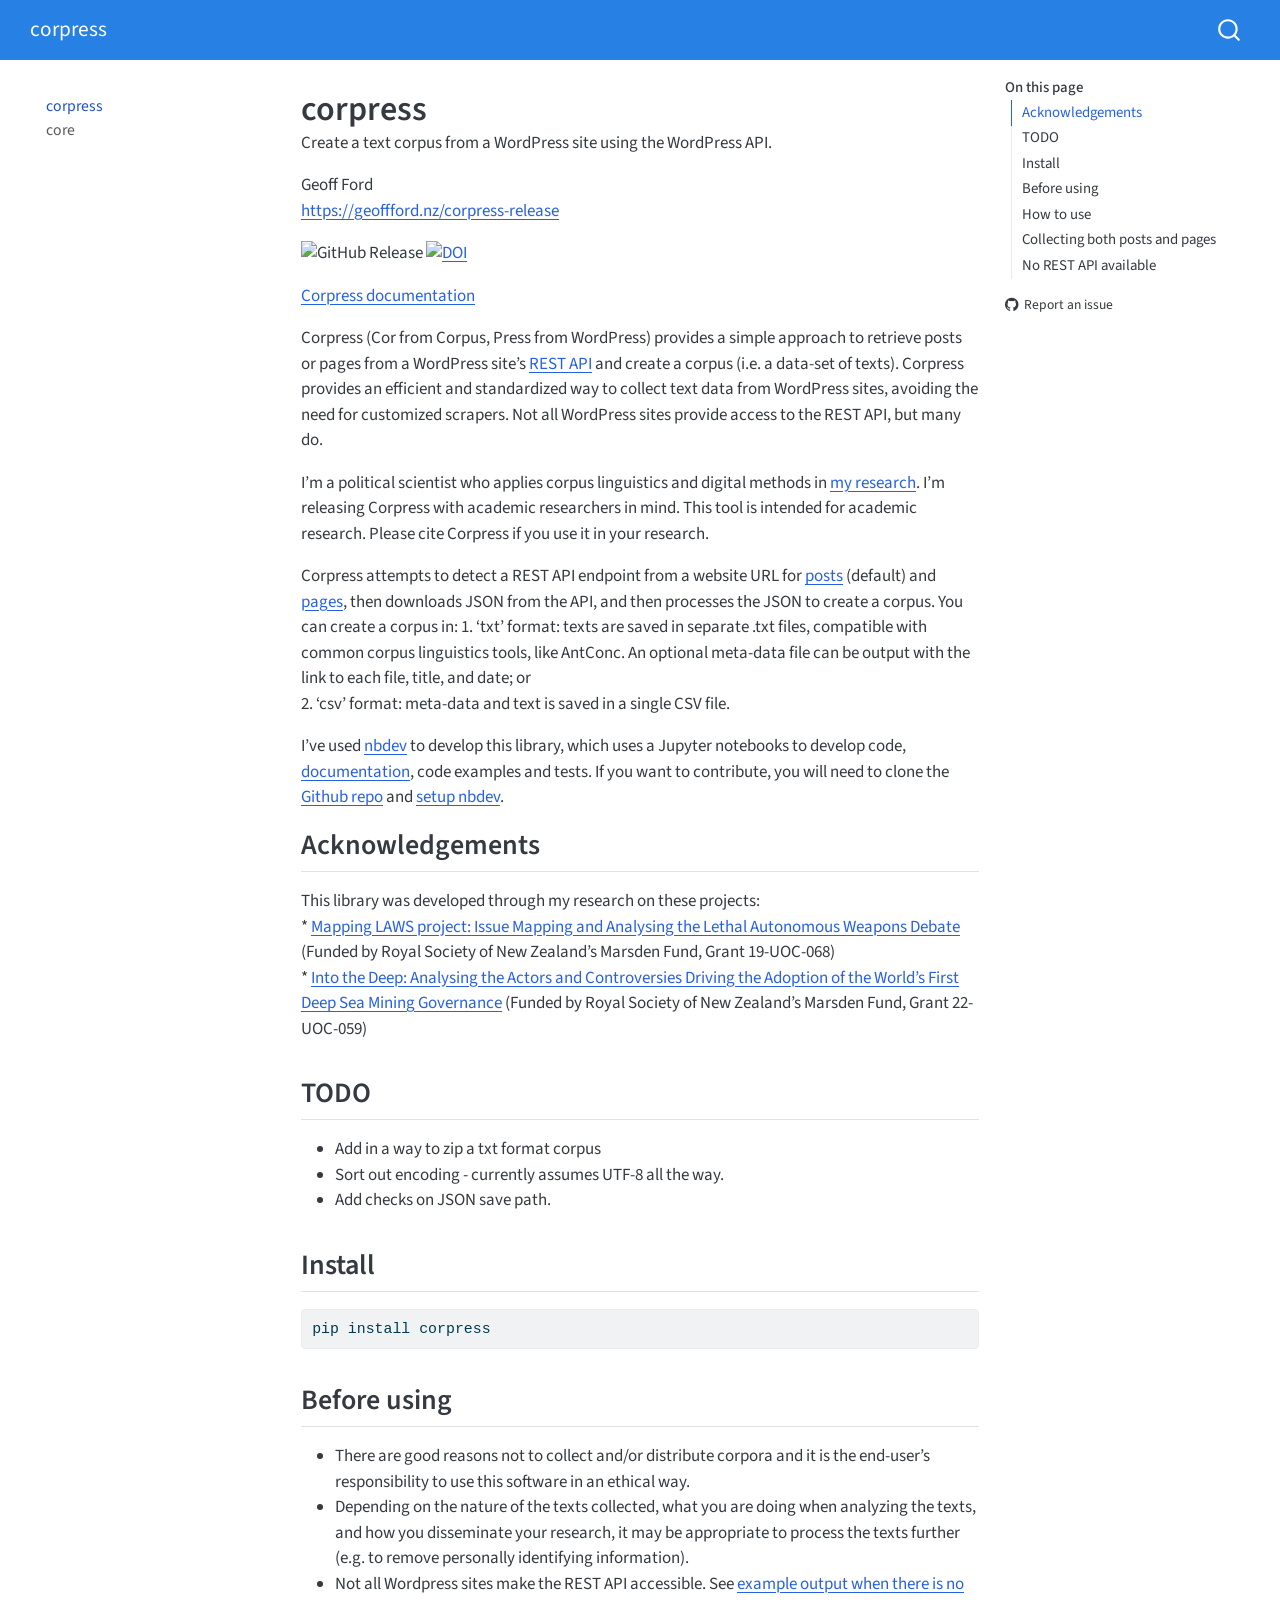
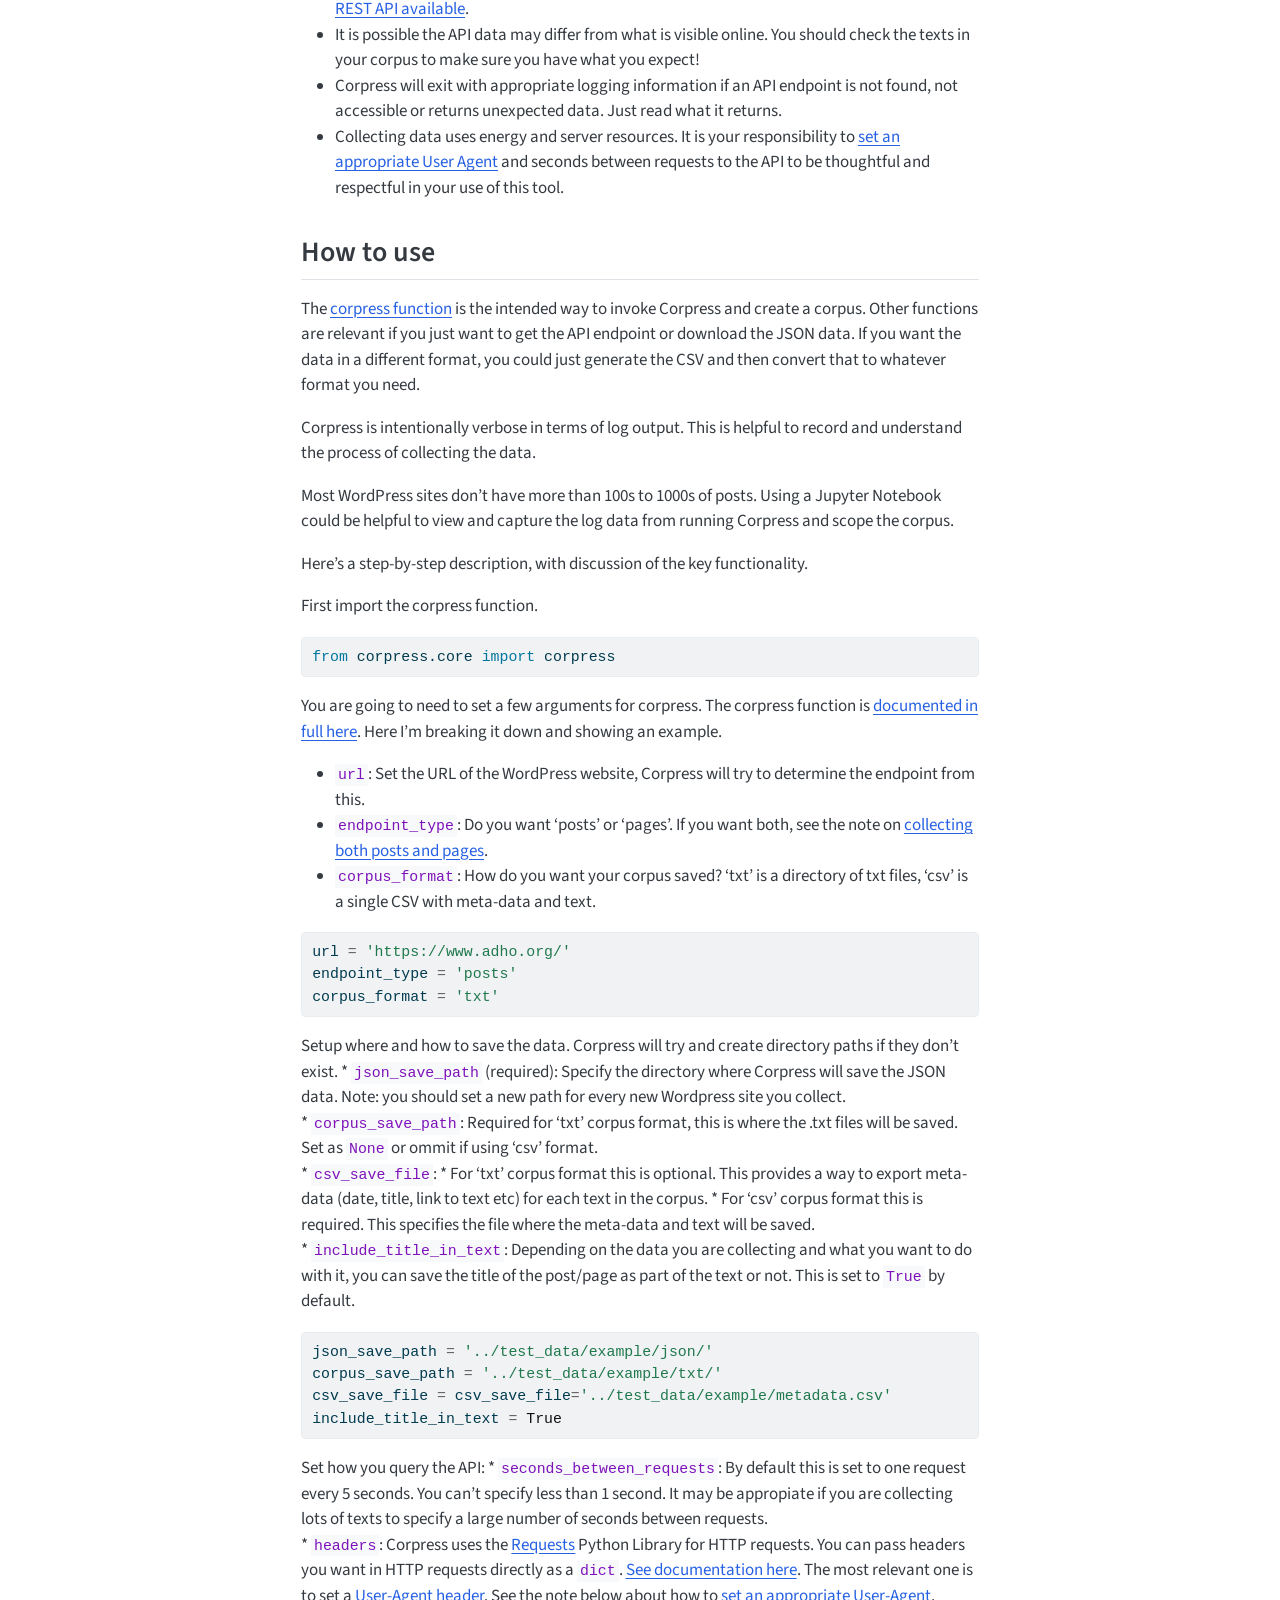
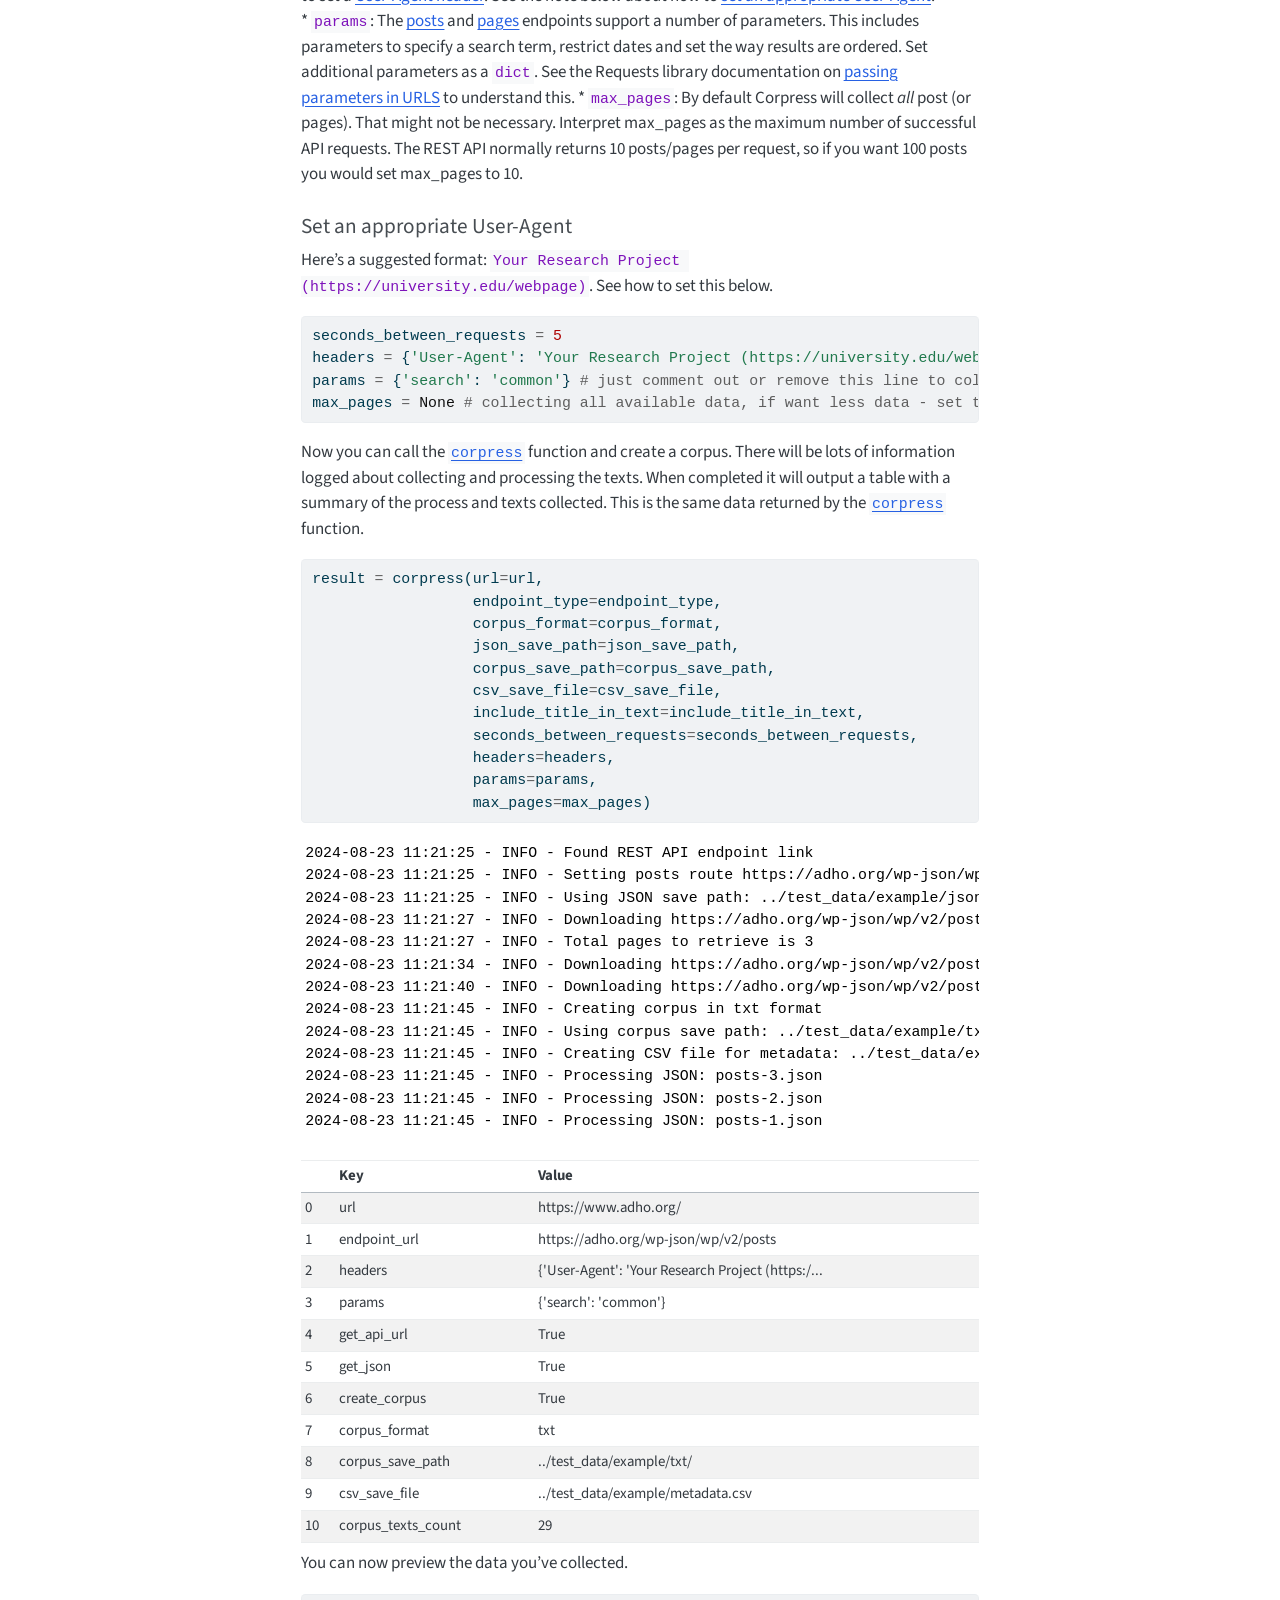
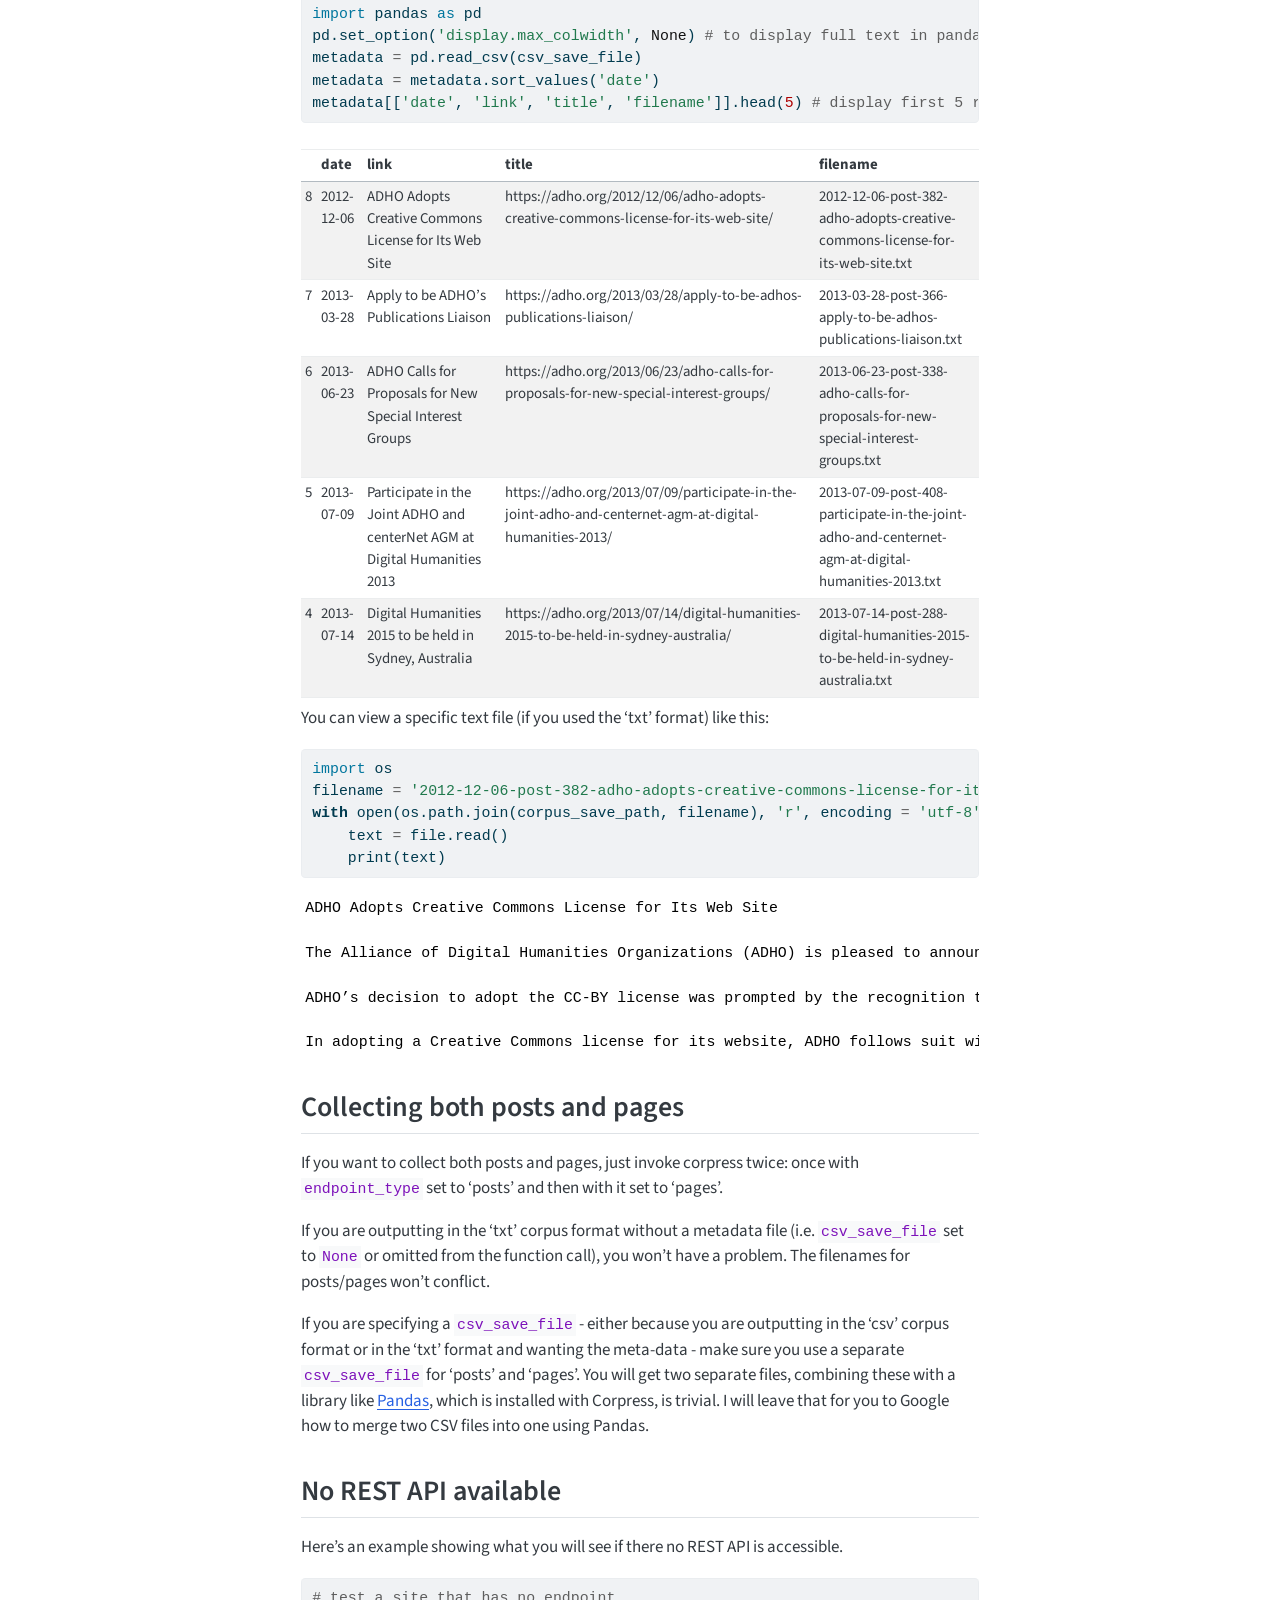
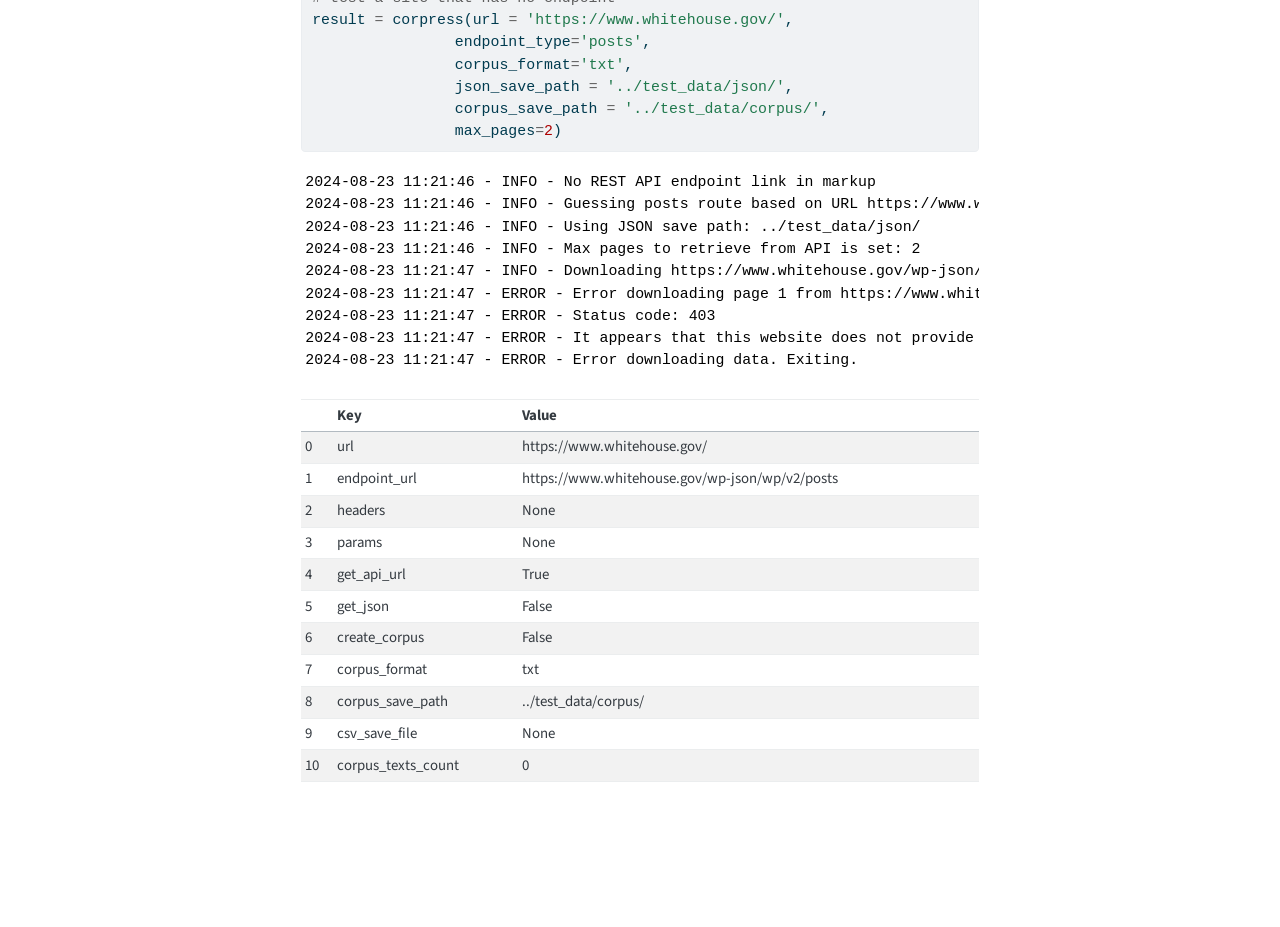
==== index.html @ 029fb757 "deploy: 4354752085d87fef4417bb4c1fadcc84f3c100c9" ====
<!DOCTYPE html>
<html xmlns="http://www.w3.org/1999/xhtml" lang="en" xml:lang="en"><head>

<meta charset="utf-8">
<meta name="generator" content="quarto-1.5.56">

<meta name="viewport" content="width=device-width, initial-scale=1.0, user-scalable=yes">

<meta name="description" content="Create a text corpus from a WordPress site using the WordPress API.">

<title>corpress</title>
<style>
code{white-space: pre-wrap;}
span.smallcaps{font-variant: small-caps;}
div.columns{display: flex; gap: min(4vw, 1.5em);}
div.column{flex: auto; overflow-x: auto;}
div.hanging-indent{margin-left: 1.5em; text-indent: -1.5em;}
ul.task-list{list-style: none;}
ul.task-list li input[type="checkbox"] {
  width: 0.8em;
  margin: 0 0.8em 0.2em -1em; /* quarto-specific, see https://github.com/quarto-dev/quarto-cli/issues/4556 */ 
  vertical-align: middle;
}
/* CSS for syntax highlighting */
pre > code.sourceCode { white-space: pre; position: relative; }
pre > code.sourceCode > span { line-height: 1.25; }
pre > code.sourceCode > span:empty { height: 1.2em; }
.sourceCode { overflow: visible; }
code.sourceCode > span { color: inherit; text-decoration: inherit; }
div.sourceCode { margin: 1em 0; }
pre.sourceCode { margin: 0; }
@media screen {
div.sourceCode { overflow: auto; }
}
@media print {
pre > code.sourceCode { white-space: pre-wrap; }
pre > code.sourceCode > span { display: inline-block; text-indent: -5em; padding-left: 5em; }
}
pre.numberSource code
  { counter-reset: source-line 0; }
pre.numberSource code > span
  { position: relative; left: -4em; counter-increment: source-line; }
pre.numberSource code > span > a:first-child::before
  { content: counter(source-line);
    position: relative; left: -1em; text-align: right; vertical-align: baseline;
    border: none; display: inline-block;
    -webkit-touch-callout: none; -webkit-user-select: none;
    -khtml-user-select: none; -moz-user-select: none;
    -ms-user-select: none; user-select: none;
    padding: 0 4px; width: 4em;
  }
pre.numberSource { margin-left: 3em;  padding-left: 4px; }
div.sourceCode
  {   }
@media screen {
pre > code.sourceCode > span > a:first-child::before { text-decoration: underline; }
}
</style>


<script src="https://cdnjs.cloudflare.com/ajax/libs/jquery/3.5.1/jquery.min.js" integrity="sha512-bLT0Qm9VnAYZDflyKcBaQ2gg0hSYNQrJ8RilYldYQ1FxQYoCLtUjuuRuZo+fjqhx/qtq/1itJ0C2ejDxltZVFg==" crossorigin="anonymous"></script><script src="site_libs/quarto-nav/quarto-nav.js"></script>
<script src="site_libs/quarto-nav/headroom.min.js"></script>
<script src="site_libs/clipboard/clipboard.min.js"></script>
<script src="site_libs/quarto-search/autocomplete.umd.js"></script>
<script src="site_libs/quarto-search/fuse.min.js"></script>
<script src="site_libs/quarto-search/quarto-search.js"></script>
<meta name="quarto:offset" content="./">
<script src="site_libs/quarto-html/quarto.js"></script>
<script src="site_libs/quarto-html/popper.min.js"></script>
<script src="site_libs/quarto-html/tippy.umd.min.js"></script>
<script src="site_libs/quarto-html/anchor.min.js"></script>
<link href="site_libs/quarto-html/tippy.css" rel="stylesheet">
<link href="site_libs/quarto-html/quarto-syntax-highlighting.css" rel="stylesheet" id="quarto-text-highlighting-styles">
<script src="site_libs/bootstrap/bootstrap.min.js"></script>
<link href="site_libs/bootstrap/bootstrap-icons.css" rel="stylesheet">
<link href="site_libs/bootstrap/bootstrap.min.css" rel="stylesheet" id="quarto-bootstrap" data-mode="light">
<script id="quarto-search-options" type="application/json">{
  "location": "navbar",
  "copy-button": false,
  "collapse-after": 3,
  "panel-placement": "end",
  "type": "overlay",
  "limit": 50,
  "keyboard-shortcut": [
    "f",
    "/",
    "s"
  ],
  "show-item-context": false,
  "language": {
    "search-no-results-text": "No results",
    "search-matching-documents-text": "matching documents",
    "search-copy-link-title": "Copy link to search",
    "search-hide-matches-text": "Hide additional matches",
    "search-more-match-text": "more match in this document",
    "search-more-matches-text": "more matches in this document",
    "search-clear-button-title": "Clear",
    "search-text-placeholder": "",
    "search-detached-cancel-button-title": "Cancel",
    "search-submit-button-title": "Submit",
    "search-label": "Search"
  }
}</script>
<script src="https://cdnjs.cloudflare.com/ajax/libs/require.js/2.3.6/require.min.js" integrity="sha512-c3Nl8+7g4LMSTdrm621y7kf9v3SDPnhxLNhcjFJbKECVnmZHTdo+IRO05sNLTH/D3vA6u1X32ehoLC7WFVdheg==" crossorigin="anonymous"></script>

<script type="application/javascript">define('jquery', [],function() {return window.jQuery;})</script>


<link rel="stylesheet" href="styles.css">
<meta property="og:title" content="corpress">
<meta property="og:description" content="Create a text corpus from a WordPress site using the WordPress API.">
<meta property="og:site_name" content="corpress">
<meta name="twitter:title" content="corpress">
<meta name="twitter:description" content="Create a text corpus from a WordPress site using the WordPress API.">
<meta name="twitter:card" content="summary">
</head>

<body class="nav-sidebar floating nav-fixed">

<div id="quarto-search-results"></div>
  <header id="quarto-header" class="headroom fixed-top">
    <nav class="navbar navbar-expand-lg " data-bs-theme="dark">
      <div class="navbar-container container-fluid">
      <div class="navbar-brand-container mx-auto">
    <a class="navbar-brand" href="./index.html">
    <span class="navbar-title">corpress</span>
    </a>
  </div>
        <div class="quarto-navbar-tools tools-end">
</div>
          <div id="quarto-search" class="" title="Search"></div>
      </div> <!-- /container-fluid -->
    </nav>
  <nav class="quarto-secondary-nav">
    <div class="container-fluid d-flex">
      <button type="button" class="quarto-btn-toggle btn" data-bs-toggle="collapse" role="button" data-bs-target=".quarto-sidebar-collapse-item" aria-controls="quarto-sidebar" aria-expanded="false" aria-label="Toggle sidebar navigation" onclick="if (window.quartoToggleHeadroom) { window.quartoToggleHeadroom(); }">
        <i class="bi bi-layout-text-sidebar-reverse"></i>
      </button>
        <nav class="quarto-page-breadcrumbs" aria-label="breadcrumb"><ol class="breadcrumb"><li class="breadcrumb-item"><a href="./index.html">corpress</a></li></ol></nav>
        <a class="flex-grow-1" role="navigation" data-bs-toggle="collapse" data-bs-target=".quarto-sidebar-collapse-item" aria-controls="quarto-sidebar" aria-expanded="false" aria-label="Toggle sidebar navigation" onclick="if (window.quartoToggleHeadroom) { window.quartoToggleHeadroom(); }">      
        </a>
    </div>
  </nav>
</header>
<!-- content -->
<div id="quarto-content" class="quarto-container page-columns page-rows-contents page-layout-article page-navbar">
<!-- sidebar -->
  <nav id="quarto-sidebar" class="sidebar collapse collapse-horizontal quarto-sidebar-collapse-item sidebar-navigation floating overflow-auto">
    <div class="sidebar-menu-container"> 
    <ul class="list-unstyled mt-1">
        <li class="sidebar-item">
  <div class="sidebar-item-container"> 
  <a href="./index.html" class="sidebar-item-text sidebar-link active">
 <span class="menu-text">corpress</span></a>
  </div>
</li>
        <li class="sidebar-item">
  <div class="sidebar-item-container"> 
  <a href="./core.html" class="sidebar-item-text sidebar-link">
 <span class="menu-text">core</span></a>
  </div>
</li>
    </ul>
    </div>
</nav>
<div id="quarto-sidebar-glass" class="quarto-sidebar-collapse-item" data-bs-toggle="collapse" data-bs-target=".quarto-sidebar-collapse-item"></div>
<!-- margin-sidebar -->
    <div id="quarto-margin-sidebar" class="sidebar margin-sidebar">
        <nav id="TOC" role="doc-toc" class="toc-active">
    <h2 id="toc-title">On this page</h2>
   
  <ul>
  <li><a href="#acknowledgements" id="toc-acknowledgements" class="nav-link active" data-scroll-target="#acknowledgements">Acknowledgements</a></li>
  <li><a href="#todo" id="toc-todo" class="nav-link" data-scroll-target="#todo">TODO</a></li>
  <li><a href="#install" id="toc-install" class="nav-link" data-scroll-target="#install">Install</a></li>
  <li><a href="#before-using" id="toc-before-using" class="nav-link" data-scroll-target="#before-using">Before using</a></li>
  <li><a href="#how-to-use" id="toc-how-to-use" class="nav-link" data-scroll-target="#how-to-use">How to use</a></li>
  <li><a href="#collecting-both-posts-and-pages" id="toc-collecting-both-posts-and-pages" class="nav-link" data-scroll-target="#collecting-both-posts-and-pages">Collecting both posts and pages</a></li>
  <li><a href="#no-rest-api-available" id="toc-no-rest-api-available" class="nav-link" data-scroll-target="#no-rest-api-available">No REST API available</a></li>
  </ul>
<div class="toc-actions"><ul><li><a href="https://github.com/polsci/corpress/issues/new" class="toc-action"><i class="bi bi-github"></i>Report an issue</a></li></ul></div></nav>
    </div>
<!-- main -->
<main class="content" id="quarto-document-content">

<header id="title-block-header" class="quarto-title-block default">
<div class="quarto-title">
<h1 class="title">corpress</h1>
</div>

<div>
  <div class="description">
    Create a text corpus from a WordPress site using the WordPress API.
  </div>
</div>


<div class="quarto-title-meta">

    
  
    
  </div>
  


</header>


<!-- WARNING: THIS FILE WAS AUTOGENERATED! DO NOT EDIT! -->
<p>Geoff Ford<br>
<a href="https://geoffford.nz/corpress-release">https://geoffford.nz/corpress-release</a></p>
<p><img src="https://img.shields.io/github/v/release/polsci/corpress.png" class="img-fluid" alt="GitHub Release"> <a href="https://zenodo.org/doi/10.5281/zenodo.13364642"><img src="https://zenodo.org/badge/844819254.svg" class="img-fluid" alt="DOI"></a></p>
<p><a href="https://geoffford.nz/corpress">Corpress documentation</a></p>
<p>Corpress (Cor from Corpus, Press from WordPress) provides a simple approach to retrieve posts or pages from a WordPress site’s <a href="https://developer.wordpress.org/rest-api/">REST API</a> and create a corpus (i.e.&nbsp;a data-set of texts). Corpress provides an efficient and standardized way to collect text data from WordPress sites, avoiding the need for customized scrapers. Not all WordPress sites provide access to the REST API, but many do.</p>
<p>I’m a political scientist who applies corpus linguistics and digital methods in <a href="https://geoffford.nz">my research</a>. I’m releasing Corpress with academic researchers in mind. This tool is intended for academic research. Please cite Corpress if you use it in your research.</p>
<p>Corpress attempts to detect a REST API endpoint from a website URL for <a href="https://developer.wordpress.org/rest-api/reference/posts/#list-posts">posts</a> (default) and <a href="https://developer.wordpress.org/rest-api/reference/pages/#list-pages">pages</a>, then downloads JSON from the API, and then processes the JSON to create a corpus. You can create a corpus in: 1. ‘txt’ format: texts are saved in separate .txt files, compatible with common corpus linguistics tools, like AntConc. An optional meta-data file can be output with the link to each file, title, and date; or<br>
2. ‘csv’ format: meta-data and text is saved in a single CSV file.</p>
<p>I’ve used <a href="https://nbdev.fast.ai/">nbdev</a> to develop this library, which uses a Jupyter notebooks to develop code, <a href="https://geoffford.nz/corpress">documentation</a>, code examples and tests. If you want to contribute, you will need to clone the <a href="https://github.com/polsci/corpress">Github repo</a> and <a href="https://nbdev.fast.ai/getting_started.html">setup nbdev</a>.</p>
<section id="acknowledgements" class="level2">
<h2 class="anchored" data-anchor-id="acknowledgements">Acknowledgements</h2>
<p>This library was developed through my research on these projects:<br>
* <a href="https://mappinglaws.net/">Mapping LAWS project: Issue Mapping and Analysing the Lethal Autonomous Weapons Debate</a> (Funded by Royal Society of New Zealand’s Marsden Fund, Grant 19-UOC-068)<br>
* <a href="https://miningthesea.net/">Into the Deep: Analysing the Actors and Controversies Driving the Adoption of the World’s First Deep Sea Mining Governance</a> (Funded by Royal Society of New Zealand’s Marsden Fund, Grant 22-UOC-059)</p>
</section>
<section id="todo" class="level2">
<h2 class="anchored" data-anchor-id="todo">TODO</h2>
<ul>
<li>Add in a way to zip a txt format corpus</li>
<li>Sort out encoding - currently assumes UTF-8 all the way.</li>
<li>Add checks on JSON save path.</li>
</ul>
</section>
<section id="install" class="level2">
<h2 class="anchored" data-anchor-id="install">Install</h2>
<div class="sourceCode" id="cb1"><pre class="sourceCode sh code-with-copy"><code class="sourceCode bash"><span id="cb1-1"><a href="#cb1-1" aria-hidden="true" tabindex="-1"></a><span class="ex">pip</span> install corpress</span></code><button title="Copy to Clipboard" class="code-copy-button"><i class="bi"></i></button></pre></div>
</section>
<section id="before-using" class="level2">
<h2 class="anchored" data-anchor-id="before-using">Before using</h2>
<ul>
<li>There are good reasons not to collect and/or distribute corpora and it is the end-user’s responsibility to use this software in an ethical way.<br>
</li>
<li>Depending on the nature of the texts collected, what you are doing when analyzing the texts, and how you disseminate your research, it may be appropriate to process the texts further (e.g.&nbsp;to remove personally identifying information).<br>
</li>
<li>Not all Wordpress sites make the REST API accessible. See <a href="#no-rest-api-available">example output when there is no REST API available</a>.</li>
<li>It is possible the API data may differ from what is visible online. You should check the texts in your corpus to make sure you have what you expect!</li>
<li>Corpress will exit with appropriate logging information if an API endpoint is not found, not accessible or returns unexpected data. Just read what it returns.<br>
</li>
<li>Collecting data uses energy and server resources. It is your responsibility to <a href="#set-an-appropriate-user-agent">set an appropriate User Agent</a> and seconds between requests to the API to be thoughtful and respectful in your use of this tool.</li>
</ul>
</section>
<section id="how-to-use" class="level2">
<h2 class="anchored" data-anchor-id="how-to-use">How to use</h2>
<p>The <a href="https://geoffford.nz/corpress/core#corpress">corpress function</a> is the intended way to invoke Corpress and create a corpus. Other functions are relevant if you just want to get the API endpoint or download the JSON data. If you want the data in a different format, you could just generate the CSV and then convert that to whatever format you need.</p>
<p>Corpress is intentionally verbose in terms of log output. This is helpful to record and understand the process of collecting the data.</p>
<p>Most WordPress sites don’t have more than 100s to 1000s of posts. Using a Jupyter Notebook could be helpful to view and capture the log data from running Corpress and scope the corpus.</p>
<p>Here’s a step-by-step description, with discussion of the key functionality.</p>
<p>First import the corpress function.</p>
<div id="cell-11" class="cell" data-execution_count="3">
<div class="sourceCode cell-code" id="cb2"><pre class="sourceCode python code-with-copy"><code class="sourceCode python"><span id="cb2-1"><a href="#cb2-1" aria-hidden="true" tabindex="-1"></a><span class="im">from</span> corpress.core <span class="im">import</span> corpress</span></code><button title="Copy to Clipboard" class="code-copy-button"><i class="bi"></i></button></pre></div>
</div>
<p>You are going to need to set a few arguments for corpress. The corpress function is <a href="https://geoffford.nz/corpress/core#corpress">documented in full here</a>. Here I’m breaking it down and showing an example.</p>
<ul>
<li><code>url</code>: Set the URL of the WordPress website, Corpress will try to determine the endpoint from this.<br>
</li>
<li><code>endpoint_type</code>: Do you want ‘posts’ or ‘pages’. If you want both, see the note on <a href="#collecting-both-posts-and-pages">collecting both posts and pages</a>.<br>
</li>
<li><code>corpus_format</code>: How do you want your corpus saved? ‘txt’ is a directory of txt files, ‘csv’ is a single CSV with meta-data and text.</li>
</ul>
<div id="cell-13" class="cell" data-execution_count="4">
<div class="sourceCode cell-code" id="cb3"><pre class="sourceCode python code-with-copy"><code class="sourceCode python"><span id="cb3-1"><a href="#cb3-1" aria-hidden="true" tabindex="-1"></a>url <span class="op">=</span> <span class="st">'https://www.adho.org/'</span></span>
<span id="cb3-2"><a href="#cb3-2" aria-hidden="true" tabindex="-1"></a>endpoint_type <span class="op">=</span> <span class="st">'posts'</span></span>
<span id="cb3-3"><a href="#cb3-3" aria-hidden="true" tabindex="-1"></a>corpus_format <span class="op">=</span> <span class="st">'txt'</span></span></code><button title="Copy to Clipboard" class="code-copy-button"><i class="bi"></i></button></pre></div>
</div>
<p>Setup where and how to save the data. Corpress will try and create directory paths if they don’t exist. * <code>json_save_path</code> (required): Specify the directory where Corpress will save the JSON data. Note: you should set a new path for every new Wordpress site you collect.<br>
* <code>corpus_save_path</code>: Required for ‘txt’ corpus format, this is where the .txt files will be saved. Set as <code>None</code> or ommit if using ‘csv’ format.<br>
* <code>csv_save_file</code>: * For ‘txt’ corpus format this is optional. This provides a way to export meta-data (date, title, link to text etc) for each text in the corpus. * For ‘csv’ corpus format this is required. This specifies the file where the meta-data and text will be saved.<br>
* <code>include_title_in_text</code>: Depending on the data you are collecting and what you want to do with it, you can save the title of the post/page as part of the text or not. This is set to <code>True</code> by default.</p>
<div id="cell-15" class="cell" data-execution_count="5">
<div class="sourceCode cell-code" id="cb4"><pre class="sourceCode python code-with-copy"><code class="sourceCode python"><span id="cb4-1"><a href="#cb4-1" aria-hidden="true" tabindex="-1"></a>json_save_path <span class="op">=</span> <span class="st">'../test_data/example/json/'</span></span>
<span id="cb4-2"><a href="#cb4-2" aria-hidden="true" tabindex="-1"></a>corpus_save_path <span class="op">=</span> <span class="st">'../test_data/example/txt/'</span></span>
<span id="cb4-3"><a href="#cb4-3" aria-hidden="true" tabindex="-1"></a>csv_save_file <span class="op">=</span> csv_save_file<span class="op">=</span><span class="st">'../test_data/example/metadata.csv'</span></span>
<span id="cb4-4"><a href="#cb4-4" aria-hidden="true" tabindex="-1"></a>include_title_in_text <span class="op">=</span> <span class="va">True</span></span></code><button title="Copy to Clipboard" class="code-copy-button"><i class="bi"></i></button></pre></div>
</div>
<p>Set how you query the API: * <code>seconds_between_requests</code>: By default this is set to one request every 5 seconds. You can’t specify less than 1 second. It may be appropiate if you are collecting lots of texts to specify a large number of seconds between requests.<br>
* <code>headers</code>: Corpress uses the <a href="https://requests.readthedocs.io/en/latest/">Requests</a> Python Library for HTTP requests. You can pass headers you want in HTTP requests directly as a <code>dict</code>. <a href="https://requests.readthedocs.io/en/latest/user/quickstart/#custom-headers">See documentation here</a>. The most relevant one is to set a <a href="https://en.wikipedia.org/wiki/User-Agent_header">User-Agent header</a>. See the note below about how to <a href="#set-an-appropriate-user-agent">set an appropriate User-Agent</a>.<br>
* <code>params</code>: The <a href="https://developer.wordpress.org/rest-api/reference/posts/#list-posts">posts</a> and <a href="https://developer.wordpress.org/rest-api/reference/pages/#list-pages">pages</a> endpoints support a number of parameters. This includes parameters to specify a search term, restrict dates and set the way results are ordered. Set additional parameters as a <code>dict</code>. See the Requests library documentation on <a href="https://requests.readthedocs.io/en/latest/user/quickstart/#passing-parameters-in-urls">passing parameters in URLS</a> to understand this. * <code>max_pages</code>: By default Corpress will collect <em>all</em> post (or pages). That might not be necessary. Interpret max_pages as the maximum number of successful API requests. The REST API normally returns 10 posts/pages per request, so if you want 100 posts you would set max_pages to 10.</p>
<section id="set-an-appropriate-user-agent" class="level4">
<h4 class="anchored" data-anchor-id="set-an-appropriate-user-agent">Set an appropriate User-Agent</h4>
<p>Here’s a suggested format: <code>Your Research Project (https://university.edu/webpage)</code>. See how to set this below.</p>
<div id="cell-17" class="cell" data-execution_count="6">
<div class="sourceCode cell-code" id="cb5"><pre class="sourceCode python code-with-copy"><code class="sourceCode python"><span id="cb5-1"><a href="#cb5-1" aria-hidden="true" tabindex="-1"></a>seconds_between_requests <span class="op">=</span> <span class="dv">5</span></span>
<span id="cb5-2"><a href="#cb5-2" aria-hidden="true" tabindex="-1"></a>headers <span class="op">=</span> {<span class="st">'User-Agent'</span>: <span class="st">'Your Research Project (https://university.edu/webpage)'</span>}</span>
<span id="cb5-3"><a href="#cb5-3" aria-hidden="true" tabindex="-1"></a>params <span class="op">=</span> {<span class="st">'search'</span>: <span class="st">'common'</span>} <span class="co"># just comment out or remove this line to collect every post, I've just chosen a word arbitrarily here</span></span>
<span id="cb5-4"><a href="#cb5-4" aria-hidden="true" tabindex="-1"></a>max_pages <span class="op">=</span> <span class="va">None</span> <span class="co"># collecting all available data, if want less data - set to an integer</span></span></code><button title="Copy to Clipboard" class="code-copy-button"><i class="bi"></i></button></pre></div>
</div>
<p>Now you can call the <a href="https://geoffford.nz/corpress/core.html#corpress"><code>corpress</code></a> function and create a corpus. There will be lots of information logged about collecting and processing the texts. When completed it will output a table with a summary of the process and texts collected. This is the same data returned by the <a href="https://geoffford.nz/corpress/core.html#corpress"><code>corpress</code></a> function.</p>
<div id="cell-19" class="cell" data-execution_count="7">
<div class="sourceCode cell-code" id="cb6"><pre class="sourceCode python code-with-copy"><code class="sourceCode python"><span id="cb6-1"><a href="#cb6-1" aria-hidden="true" tabindex="-1"></a>result <span class="op">=</span> corpress(url<span class="op">=</span>url, </span>
<span id="cb6-2"><a href="#cb6-2" aria-hidden="true" tabindex="-1"></a>                  endpoint_type<span class="op">=</span>endpoint_type, </span>
<span id="cb6-3"><a href="#cb6-3" aria-hidden="true" tabindex="-1"></a>                  corpus_format<span class="op">=</span>corpus_format, </span>
<span id="cb6-4"><a href="#cb6-4" aria-hidden="true" tabindex="-1"></a>                  json_save_path<span class="op">=</span>json_save_path, </span>
<span id="cb6-5"><a href="#cb6-5" aria-hidden="true" tabindex="-1"></a>                  corpus_save_path<span class="op">=</span>corpus_save_path, </span>
<span id="cb6-6"><a href="#cb6-6" aria-hidden="true" tabindex="-1"></a>                  csv_save_file<span class="op">=</span>csv_save_file, </span>
<span id="cb6-7"><a href="#cb6-7" aria-hidden="true" tabindex="-1"></a>                  include_title_in_text<span class="op">=</span>include_title_in_text, </span>
<span id="cb6-8"><a href="#cb6-8" aria-hidden="true" tabindex="-1"></a>                  seconds_between_requests<span class="op">=</span>seconds_between_requests, </span>
<span id="cb6-9"><a href="#cb6-9" aria-hidden="true" tabindex="-1"></a>                  headers<span class="op">=</span>headers, </span>
<span id="cb6-10"><a href="#cb6-10" aria-hidden="true" tabindex="-1"></a>                  params<span class="op">=</span>params, </span>
<span id="cb6-11"><a href="#cb6-11" aria-hidden="true" tabindex="-1"></a>                  max_pages<span class="op">=</span>max_pages)</span></code><button title="Copy to Clipboard" class="code-copy-button"><i class="bi"></i></button></pre></div>
<div class="cell-output cell-output-stderr">
<pre><code>2024-08-23 11:21:25 - INFO - Found REST API endpoint link
2024-08-23 11:21:25 - INFO - Setting posts route https://adho.org/wp-json/wp/v2/posts
2024-08-23 11:21:25 - INFO - Using JSON save path: ../test_data/example/json/
2024-08-23 11:21:27 - INFO - Downloading https://adho.org/wp-json/wp/v2/posts?search=common&amp;page=1
2024-08-23 11:21:27 - INFO - Total pages to retrieve is 3
2024-08-23 11:21:34 - INFO - Downloading https://adho.org/wp-json/wp/v2/posts?search=common&amp;page=2
2024-08-23 11:21:40 - INFO - Downloading https://adho.org/wp-json/wp/v2/posts?search=common&amp;page=3
2024-08-23 11:21:45 - INFO - Creating corpus in txt format
2024-08-23 11:21:45 - INFO - Using corpus save path: ../test_data/example/txt/
2024-08-23 11:21:45 - INFO - Creating CSV file for metadata: ../test_data/example/metadata.csv
2024-08-23 11:21:45 - INFO - Processing JSON: posts-3.json
2024-08-23 11:21:45 - INFO - Processing JSON: posts-2.json
2024-08-23 11:21:45 - INFO - Processing JSON: posts-1.json</code></pre>
</div>
<div class="cell-output cell-output-display">
<div>


<table class="dataframe caption-top table table-sm table-striped small" data-quarto-postprocess="true" data-border="1">
<thead>
<tr class="header">
<th data-quarto-table-cell-role="th"></th>
<th data-quarto-table-cell-role="th">Key</th>
<th data-quarto-table-cell-role="th">Value</th>
</tr>
</thead>
<tbody>
<tr class="odd">
<td data-quarto-table-cell-role="th">0</td>
<td>url</td>
<td>https://www.adho.org/</td>
</tr>
<tr class="even">
<td data-quarto-table-cell-role="th">1</td>
<td>endpoint_url</td>
<td>https://adho.org/wp-json/wp/v2/posts</td>
</tr>
<tr class="odd">
<td data-quarto-table-cell-role="th">2</td>
<td>headers</td>
<td>{'User-Agent': 'Your Research Project (https:/...</td>
</tr>
<tr class="even">
<td data-quarto-table-cell-role="th">3</td>
<td>params</td>
<td>{'search': 'common'}</td>
</tr>
<tr class="odd">
<td data-quarto-table-cell-role="th">4</td>
<td>get_api_url</td>
<td>True</td>
</tr>
<tr class="even">
<td data-quarto-table-cell-role="th">5</td>
<td>get_json</td>
<td>True</td>
</tr>
<tr class="odd">
<td data-quarto-table-cell-role="th">6</td>
<td>create_corpus</td>
<td>True</td>
</tr>
<tr class="even">
<td data-quarto-table-cell-role="th">7</td>
<td>corpus_format</td>
<td>txt</td>
</tr>
<tr class="odd">
<td data-quarto-table-cell-role="th">8</td>
<td>corpus_save_path</td>
<td>../test_data/example/txt/</td>
</tr>
<tr class="even">
<td data-quarto-table-cell-role="th">9</td>
<td>csv_save_file</td>
<td>../test_data/example/metadata.csv</td>
</tr>
<tr class="odd">
<td data-quarto-table-cell-role="th">10</td>
<td>corpus_texts_count</td>
<td>29</td>
</tr>
</tbody>
</table>

</div>
</div>
</div>
<p>You can now preview the data you’ve collected.</p>
<div id="cell-21" class="cell" data-execution_count="8">
<div class="sourceCode cell-code" id="cb8"><pre class="sourceCode python code-with-copy"><code class="sourceCode python"><span id="cb8-1"><a href="#cb8-1" aria-hidden="true" tabindex="-1"></a><span class="im">import</span> pandas <span class="im">as</span> pd</span>
<span id="cb8-2"><a href="#cb8-2" aria-hidden="true" tabindex="-1"></a>pd.set_option(<span class="st">'display.max_colwidth'</span>, <span class="va">None</span>) <span class="co"># to display full text in pandas dataframe</span></span>
<span id="cb8-3"><a href="#cb8-3" aria-hidden="true" tabindex="-1"></a>metadata <span class="op">=</span> pd.read_csv(csv_save_file)</span>
<span id="cb8-4"><a href="#cb8-4" aria-hidden="true" tabindex="-1"></a>metadata <span class="op">=</span> metadata.sort_values(<span class="st">'date'</span>)</span>
<span id="cb8-5"><a href="#cb8-5" aria-hidden="true" tabindex="-1"></a>metadata[[<span class="st">'date'</span>, <span class="st">'link'</span>, <span class="st">'title'</span>, <span class="st">'filename'</span>]].head(<span class="dv">5</span>) <span class="co"># display first 5 rows of metadata, this is not all the fields available</span></span></code><button title="Copy to Clipboard" class="code-copy-button"><i class="bi"></i></button></pre></div>
<div class="cell-output cell-output-display" data-execution_count="8">
<div>


<table class="dataframe caption-top table table-sm table-striped small" data-quarto-postprocess="true" data-border="1">
<thead>
<tr class="header">
<th data-quarto-table-cell-role="th"></th>
<th data-quarto-table-cell-role="th">date</th>
<th data-quarto-table-cell-role="th">link</th>
<th data-quarto-table-cell-role="th">title</th>
<th data-quarto-table-cell-role="th">filename</th>
</tr>
</thead>
<tbody>
<tr class="odd">
<td data-quarto-table-cell-role="th">8</td>
<td>2012-12-06</td>
<td>ADHO Adopts Creative Commons License for Its Web Site</td>
<td>https://adho.org/2012/12/06/adho-adopts-creative-commons-license-for-its-web-site/</td>
<td>2012-12-06-post-382-adho-adopts-creative-commons-license-for-its-web-site.txt</td>
</tr>
<tr class="even">
<td data-quarto-table-cell-role="th">7</td>
<td>2013-03-28</td>
<td>Apply to be ADHO’s Publications Liaison</td>
<td>https://adho.org/2013/03/28/apply-to-be-adhos-publications-liaison/</td>
<td>2013-03-28-post-366-apply-to-be-adhos-publications-liaison.txt</td>
</tr>
<tr class="odd">
<td data-quarto-table-cell-role="th">6</td>
<td>2013-06-23</td>
<td>ADHO Calls for Proposals for New Special Interest Groups</td>
<td>https://adho.org/2013/06/23/adho-calls-for-proposals-for-new-special-interest-groups/</td>
<td>2013-06-23-post-338-adho-calls-for-proposals-for-new-special-interest-groups.txt</td>
</tr>
<tr class="even">
<td data-quarto-table-cell-role="th">5</td>
<td>2013-07-09</td>
<td>Participate in the Joint ADHO and centerNet AGM at Digital Humanities 2013</td>
<td>https://adho.org/2013/07/09/participate-in-the-joint-adho-and-centernet-agm-at-digital-humanities-2013/</td>
<td>2013-07-09-post-408-participate-in-the-joint-adho-and-centernet-agm-at-digital-humanities-2013.txt</td>
</tr>
<tr class="odd">
<td data-quarto-table-cell-role="th">4</td>
<td>2013-07-14</td>
<td>Digital Humanities 2015 to be held in Sydney, Australia</td>
<td>https://adho.org/2013/07/14/digital-humanities-2015-to-be-held-in-sydney-australia/</td>
<td>2013-07-14-post-288-digital-humanities-2015-to-be-held-in-sydney-australia.txt</td>
</tr>
</tbody>
</table>

</div>
</div>
</div>
<p>You can view a specific text file (if you used the ‘txt’ format) like this:</p>
<div id="cell-23" class="cell" data-execution_count="9">
<div class="sourceCode cell-code" id="cb9"><pre class="sourceCode python code-with-copy"><code class="sourceCode python"><span id="cb9-1"><a href="#cb9-1" aria-hidden="true" tabindex="-1"></a><span class="im">import</span> os</span>
<span id="cb9-2"><a href="#cb9-2" aria-hidden="true" tabindex="-1"></a>filename <span class="op">=</span> <span class="st">'2012-12-06-post-382-adho-adopts-creative-commons-license-for-its-web-site.txt'</span></span>
<span id="cb9-3"><a href="#cb9-3" aria-hidden="true" tabindex="-1"></a><span class="cf">with</span> <span class="bu">open</span>(os.path.join(corpus_save_path, filename), <span class="st">'r'</span>, encoding <span class="op">=</span> <span class="st">'utf-8'</span>) <span class="im">as</span> <span class="bu">file</span>:</span>
<span id="cb9-4"><a href="#cb9-4" aria-hidden="true" tabindex="-1"></a>    text <span class="op">=</span> <span class="bu">file</span>.read()   </span>
<span id="cb9-5"><a href="#cb9-5" aria-hidden="true" tabindex="-1"></a>    <span class="bu">print</span>(text)</span></code><button title="Copy to Clipboard" class="code-copy-button"><i class="bi"></i></button></pre></div>
<div class="cell-output cell-output-stdout">
<pre><code>ADHO Adopts Creative Commons License for Its Web Site

The Alliance of Digital Humanities Organizations (ADHO) is pleased to announce that all content on its web site is now available under a Creative Commons Attribution (CC-BY) license. This means that individuals and organizations are welcome to re-use and adapt ADHO’s documents and resources, so long as ADHO is cited as the source. Neil Fraistat, Chair of ADHO’s Steering Committee, notes that “this is one of an ongoing series of actions this year that are being designed to make ADHO resources more open and available to the larger community.”
&nbsp;
ADHO’s decision to adopt the CC-BY license was prompted by the recognition that through explicitly sharing its work it can have a greater impact, contribute to best practices, and demonstrate its support for open access. Recently the Program Committee for the 2013 Digital Humanities conference  revamped ADHO’s Guidelines for Proposal Authors &amp; Reviewers, making them more inclusive, concrete, and transparent. PC chair Bethany Nowviskie received a request from the organizers of another conference to re-use these guidelines. Prompted by Nowviskie's suggestion, the ADHO Steering Committee determined that not only should the conference guidelines be made freely available, but its entire web site.
&nbsp;
In adopting a Creative Commons license for its website, ADHO follows suit with several of its existing publications, including Digital Studies/Le Champ Numerique, Digital Humanities Quarterly, and DH Answers.</code></pre>
</div>
</div>
</section>
</section>
<section id="collecting-both-posts-and-pages" class="level2">
<h2 class="anchored" data-anchor-id="collecting-both-posts-and-pages">Collecting both posts and pages</h2>
<p>If you want to collect both posts and pages, just invoke corpress twice: once with <code>endpoint_type</code> set to ‘posts’ and then with it set to ‘pages’.</p>
<p>If you are outputting in the ‘txt’ corpus format without a metadata file (i.e.&nbsp;<code>csv_save_file</code> set to <code>None</code> or omitted from the function call), you won’t have a problem. The filenames for posts/pages won’t conflict.</p>
<p>If you are specifying a <code>csv_save_file</code> - either because you are outputting in the ‘csv’ corpus format or in the ‘txt’ format and wanting the meta-data - make sure you use a separate <code>csv_save_file</code> for ‘posts’ and ‘pages’. You will get two separate files, combining these with a library like <a href="https://pandas.pydata.org/">Pandas</a>, which is installed with Corpress, is trivial. I will leave that for you to Google how to merge two CSV files into one using Pandas.</p>
</section>
<section id="no-rest-api-available" class="level2">
<h2 class="anchored" data-anchor-id="no-rest-api-available">No REST API available</h2>
<p>Here’s an example showing what you will see if there no REST API is accessible.</p>
<div id="cell-26" class="cell" data-execution_count="10">
<div class="sourceCode cell-code" id="cb11"><pre class="sourceCode python code-with-copy"><code class="sourceCode python"><span id="cb11-1"><a href="#cb11-1" aria-hidden="true" tabindex="-1"></a><span class="co"># test a site that has no endpoint</span></span>
<span id="cb11-2"><a href="#cb11-2" aria-hidden="true" tabindex="-1"></a>result <span class="op">=</span> corpress(url <span class="op">=</span> <span class="st">'https://www.whitehouse.gov/'</span>, </span>
<span id="cb11-3"><a href="#cb11-3" aria-hidden="true" tabindex="-1"></a>                endpoint_type<span class="op">=</span><span class="st">'posts'</span>,</span>
<span id="cb11-4"><a href="#cb11-4" aria-hidden="true" tabindex="-1"></a>                corpus_format<span class="op">=</span><span class="st">'txt'</span>,</span>
<span id="cb11-5"><a href="#cb11-5" aria-hidden="true" tabindex="-1"></a>                json_save_path <span class="op">=</span> <span class="st">'../test_data/json/'</span>, </span>
<span id="cb11-6"><a href="#cb11-6" aria-hidden="true" tabindex="-1"></a>                corpus_save_path <span class="op">=</span> <span class="st">'../test_data/corpus/'</span>, </span>
<span id="cb11-7"><a href="#cb11-7" aria-hidden="true" tabindex="-1"></a>                max_pages<span class="op">=</span><span class="dv">2</span>)</span></code><button title="Copy to Clipboard" class="code-copy-button"><i class="bi"></i></button></pre></div>
<div class="cell-output cell-output-stderr">
<pre><code>2024-08-23 11:21:46 - INFO - No REST API endpoint link in markup
2024-08-23 11:21:46 - INFO - Guessing posts route based on URL https://www.whitehouse.gov/wp-json/wp/v2/posts
2024-08-23 11:21:46 - INFO - Using JSON save path: ../test_data/json/
2024-08-23 11:21:46 - INFO - Max pages to retrieve from API is set: 2
2024-08-23 11:21:47 - INFO - Downloading https://www.whitehouse.gov/wp-json/wp/v2/posts?page=1
2024-08-23 11:21:47 - ERROR - Error downloading page 1 from https://www.whitehouse.gov/wp-json/wp/v2/posts
2024-08-23 11:21:47 - ERROR - Status code: 403
2024-08-23 11:21:47 - ERROR - It appears that this website does not provide access to the REST API. Exiting.
2024-08-23 11:21:47 - ERROR - Error downloading data. Exiting.</code></pre>
</div>
<div class="cell-output cell-output-display">
<div>


<table class="dataframe caption-top table table-sm table-striped small" data-quarto-postprocess="true" data-border="1">
<thead>
<tr class="header">
<th data-quarto-table-cell-role="th"></th>
<th data-quarto-table-cell-role="th">Key</th>
<th data-quarto-table-cell-role="th">Value</th>
</tr>
</thead>
<tbody>
<tr class="odd">
<td data-quarto-table-cell-role="th">0</td>
<td>url</td>
<td>https://www.whitehouse.gov/</td>
</tr>
<tr class="even">
<td data-quarto-table-cell-role="th">1</td>
<td>endpoint_url</td>
<td>https://www.whitehouse.gov/wp-json/wp/v2/posts</td>
</tr>
<tr class="odd">
<td data-quarto-table-cell-role="th">2</td>
<td>headers</td>
<td>None</td>
</tr>
<tr class="even">
<td data-quarto-table-cell-role="th">3</td>
<td>params</td>
<td>None</td>
</tr>
<tr class="odd">
<td data-quarto-table-cell-role="th">4</td>
<td>get_api_url</td>
<td>True</td>
</tr>
<tr class="even">
<td data-quarto-table-cell-role="th">5</td>
<td>get_json</td>
<td>False</td>
</tr>
<tr class="odd">
<td data-quarto-table-cell-role="th">6</td>
<td>create_corpus</td>
<td>False</td>
</tr>
<tr class="even">
<td data-quarto-table-cell-role="th">7</td>
<td>corpus_format</td>
<td>txt</td>
</tr>
<tr class="odd">
<td data-quarto-table-cell-role="th">8</td>
<td>corpus_save_path</td>
<td>../test_data/corpus/</td>
</tr>
<tr class="even">
<td data-quarto-table-cell-role="th">9</td>
<td>csv_save_file</td>
<td>None</td>
</tr>
<tr class="odd">
<td data-quarto-table-cell-role="th">10</td>
<td>corpus_texts_count</td>
<td>0</td>
</tr>
</tbody>
</table>

</div>
</div>
</div>


</section>

</main> <!-- /main -->
<script id="quarto-html-after-body" type="application/javascript">
window.document.addEventListener("DOMContentLoaded", function (event) {
  const toggleBodyColorMode = (bsSheetEl) => {
    const mode = bsSheetEl.getAttribute("data-mode");
    const bodyEl = window.document.querySelector("body");
    if (mode === "dark") {
      bodyEl.classList.add("quarto-dark");
      bodyEl.classList.remove("quarto-light");
    } else {
      bodyEl.classList.add("quarto-light");
      bodyEl.classList.remove("quarto-dark");
    }
  }
  const toggleBodyColorPrimary = () => {
    const bsSheetEl = window.document.querySelector("link#quarto-bootstrap");
    if (bsSheetEl) {
      toggleBodyColorMode(bsSheetEl);
    }
  }
  toggleBodyColorPrimary();  
  const icon = "";
  const anchorJS = new window.AnchorJS();
  anchorJS.options = {
    placement: 'right',
    icon: icon
  };
  anchorJS.add('.anchored');
  const isCodeAnnotation = (el) => {
    for (const clz of el.classList) {
      if (clz.startsWith('code-annotation-')) {                     
        return true;
      }
    }
    return false;
  }
  const onCopySuccess = function(e) {
    // button target
    const button = e.trigger;
    // don't keep focus
    button.blur();
    // flash "checked"
    button.classList.add('code-copy-button-checked');
    var currentTitle = button.getAttribute("title");
    button.setAttribute("title", "Copied!");
    let tooltip;
    if (window.bootstrap) {
      button.setAttribute("data-bs-toggle", "tooltip");
      button.setAttribute("data-bs-placement", "left");
      button.setAttribute("data-bs-title", "Copied!");
      tooltip = new bootstrap.Tooltip(button, 
        { trigger: "manual", 
          customClass: "code-copy-button-tooltip",
          offset: [0, -8]});
      tooltip.show();    
    }
    setTimeout(function() {
      if (tooltip) {
        tooltip.hide();
        button.removeAttribute("data-bs-title");
        button.removeAttribute("data-bs-toggle");
        button.removeAttribute("data-bs-placement");
      }
      button.setAttribute("title", currentTitle);
      button.classList.remove('code-copy-button-checked');
    }, 1000);
    // clear code selection
    e.clearSelection();
  }
  const getTextToCopy = function(trigger) {
      const codeEl = trigger.previousElementSibling.cloneNode(true);
      for (const childEl of codeEl.children) {
        if (isCodeAnnotation(childEl)) {
          childEl.remove();
        }
      }
      return codeEl.innerText;
  }
  const clipboard = new window.ClipboardJS('.code-copy-button:not([data-in-quarto-modal])', {
    text: getTextToCopy
  });
  clipboard.on('success', onCopySuccess);
  if (window.document.getElementById('quarto-embedded-source-code-modal')) {
    // For code content inside modals, clipBoardJS needs to be initialized with a container option
    // TODO: Check when it could be a function (https://github.com/zenorocha/clipboard.js/issues/860)
    const clipboardModal = new window.ClipboardJS('.code-copy-button[data-in-quarto-modal]', {
      text: getTextToCopy,
      container: window.document.getElementById('quarto-embedded-source-code-modal')
    });
    clipboardModal.on('success', onCopySuccess);
  }
    var localhostRegex = new RegExp(/^(?:http|https):\/\/localhost\:?[0-9]*\//);
    var mailtoRegex = new RegExp(/^mailto:/);
      var filterRegex = new RegExp("https:\/\/geoffford\.nz\/corpress");
    var isInternal = (href) => {
        return filterRegex.test(href) || localhostRegex.test(href) || mailtoRegex.test(href);
    }
    // Inspect non-navigation links and adorn them if external
 	var links = window.document.querySelectorAll('a[href]:not(.nav-link):not(.navbar-brand):not(.toc-action):not(.sidebar-link):not(.sidebar-item-toggle):not(.pagination-link):not(.no-external):not([aria-hidden]):not(.dropdown-item):not(.quarto-navigation-tool):not(.about-link)');
    for (var i=0; i<links.length; i++) {
      const link = links[i];
      if (!isInternal(link.href)) {
        // undo the damage that might have been done by quarto-nav.js in the case of
        // links that we want to consider external
        if (link.dataset.originalHref !== undefined) {
          link.href = link.dataset.originalHref;
        }
      }
    }
  function tippyHover(el, contentFn, onTriggerFn, onUntriggerFn) {
    const config = {
      allowHTML: true,
      maxWidth: 500,
      delay: 100,
      arrow: false,
      appendTo: function(el) {
          return el.parentElement;
      },
      interactive: true,
      interactiveBorder: 10,
      theme: 'quarto',
      placement: 'bottom-start',
    };
    if (contentFn) {
      config.content = contentFn;
    }
    if (onTriggerFn) {
      config.onTrigger = onTriggerFn;
    }
    if (onUntriggerFn) {
      config.onUntrigger = onUntriggerFn;
    }
    window.tippy(el, config); 
  }
  const noterefs = window.document.querySelectorAll('a[role="doc-noteref"]');
  for (var i=0; i<noterefs.length; i++) {
    const ref = noterefs[i];
    tippyHover(ref, function() {
      // use id or data attribute instead here
      let href = ref.getAttribute('data-footnote-href') || ref.getAttribute('href');
      try { href = new URL(href).hash; } catch {}
      const id = href.replace(/^#\/?/, "");
      const note = window.document.getElementById(id);
      if (note) {
        return note.innerHTML;
      } else {
        return "";
      }
    });
  }
  const xrefs = window.document.querySelectorAll('a.quarto-xref');
  const processXRef = (id, note) => {
    // Strip column container classes
    const stripColumnClz = (el) => {
      el.classList.remove("page-full", "page-columns");
      if (el.children) {
        for (const child of el.children) {
          stripColumnClz(child);
        }
      }
    }
    stripColumnClz(note)
    if (id === null || id.startsWith('sec-')) {
      // Special case sections, only their first couple elements
      const container = document.createElement("div");
      if (note.children && note.children.length > 2) {
        container.appendChild(note.children[0].cloneNode(true));
        for (let i = 1; i < note.children.length; i++) {
          const child = note.children[i];
          if (child.tagName === "P" && child.innerText === "") {
            continue;
          } else {
            container.appendChild(child.cloneNode(true));
            break;
          }
        }
        if (window.Quarto?.typesetMath) {
          window.Quarto.typesetMath(container);
        }
        return container.innerHTML
      } else {
        if (window.Quarto?.typesetMath) {
          window.Quarto.typesetMath(note);
        }
        return note.innerHTML;
      }
    } else {
      // Remove any anchor links if they are present
      const anchorLink = note.querySelector('a.anchorjs-link');
      if (anchorLink) {
        anchorLink.remove();
      }
      if (window.Quarto?.typesetMath) {
        window.Quarto.typesetMath(note);
      }
      // TODO in 1.5, we should make sure this works without a callout special case
      if (note.classList.contains("callout")) {
        return note.outerHTML;
      } else {
        return note.innerHTML;
      }
    }
  }
  for (var i=0; i<xrefs.length; i++) {
    const xref = xrefs[i];
    tippyHover(xref, undefined, function(instance) {
      instance.disable();
      let url = xref.getAttribute('href');
      let hash = undefined; 
      if (url.startsWith('#')) {
        hash = url;
      } else {
        try { hash = new URL(url).hash; } catch {}
      }
      if (hash) {
        const id = hash.replace(/^#\/?/, "");
        const note = window.document.getElementById(id);
        if (note !== null) {
          try {
            const html = processXRef(id, note.cloneNode(true));
            instance.setContent(html);
          } finally {
            instance.enable();
            instance.show();
          }
        } else {
          // See if we can fetch this
          fetch(url.split('#')[0])
          .then(res => res.text())
          .then(html => {
            const parser = new DOMParser();
            const htmlDoc = parser.parseFromString(html, "text/html");
            const note = htmlDoc.getElementById(id);
            if (note !== null) {
              const html = processXRef(id, note);
              instance.setContent(html);
            } 
          }).finally(() => {
            instance.enable();
            instance.show();
          });
        }
      } else {
        // See if we can fetch a full url (with no hash to target)
        // This is a special case and we should probably do some content thinning / targeting
        fetch(url)
        .then(res => res.text())
        .then(html => {
          const parser = new DOMParser();
          const htmlDoc = parser.parseFromString(html, "text/html");
          const note = htmlDoc.querySelector('main.content');
          if (note !== null) {
            // This should only happen for chapter cross references
            // (since there is no id in the URL)
            // remove the first header
            if (note.children.length > 0 && note.children[0].tagName === "HEADER") {
              note.children[0].remove();
            }
            const html = processXRef(null, note);
            instance.setContent(html);
          } 
        }).finally(() => {
          instance.enable();
          instance.show();
        });
      }
    }, function(instance) {
    });
  }
      let selectedAnnoteEl;
      const selectorForAnnotation = ( cell, annotation) => {
        let cellAttr = 'data-code-cell="' + cell + '"';
        let lineAttr = 'data-code-annotation="' +  annotation + '"';
        const selector = 'span[' + cellAttr + '][' + lineAttr + ']';
        return selector;
      }
      const selectCodeLines = (annoteEl) => {
        const doc = window.document;
        const targetCell = annoteEl.getAttribute("data-target-cell");
        const targetAnnotation = annoteEl.getAttribute("data-target-annotation");
        const annoteSpan = window.document.querySelector(selectorForAnnotation(targetCell, targetAnnotation));
        const lines = annoteSpan.getAttribute("data-code-lines").split(",");
        const lineIds = lines.map((line) => {
          return targetCell + "-" + line;
        })
        let top = null;
        let height = null;
        let parent = null;
        if (lineIds.length > 0) {
            //compute the position of the single el (top and bottom and make a div)
            const el = window.document.getElementById(lineIds[0]);
            top = el.offsetTop;
            height = el.offsetHeight;
            parent = el.parentElement.parentElement;
          if (lineIds.length > 1) {
            const lastEl = window.document.getElementById(lineIds[lineIds.length - 1]);
            const bottom = lastEl.offsetTop + lastEl.offsetHeight;
            height = bottom - top;
          }
          if (top !== null && height !== null && parent !== null) {
            // cook up a div (if necessary) and position it 
            let div = window.document.getElementById("code-annotation-line-highlight");
            if (div === null) {
              div = window.document.createElement("div");
              div.setAttribute("id", "code-annotation-line-highlight");
              div.style.position = 'absolute';
              parent.appendChild(div);
            }
            div.style.top = top - 2 + "px";
            div.style.height = height + 4 + "px";
            div.style.left = 0;
            let gutterDiv = window.document.getElementById("code-annotation-line-highlight-gutter");
            if (gutterDiv === null) {
              gutterDiv = window.document.createElement("div");
              gutterDiv.setAttribute("id", "code-annotation-line-highlight-gutter");
              gutterDiv.style.position = 'absolute';
              const codeCell = window.document.getElementById(targetCell);
              const gutter = codeCell.querySelector('.code-annotation-gutter');
              gutter.appendChild(gutterDiv);
            }
            gutterDiv.style.top = top - 2 + "px";
            gutterDiv.style.height = height + 4 + "px";
          }
          selectedAnnoteEl = annoteEl;
        }
      };
      const unselectCodeLines = () => {
        const elementsIds = ["code-annotation-line-highlight", "code-annotation-line-highlight-gutter"];
        elementsIds.forEach((elId) => {
          const div = window.document.getElementById(elId);
          if (div) {
            div.remove();
          }
        });
        selectedAnnoteEl = undefined;
      };
        // Handle positioning of the toggle
    window.addEventListener(
      "resize",
      throttle(() => {
        elRect = undefined;
        if (selectedAnnoteEl) {
          selectCodeLines(selectedAnnoteEl);
        }
      }, 10)
    );
    function throttle(fn, ms) {
    let throttle = false;
    let timer;
      return (...args) => {
        if(!throttle) { // first call gets through
            fn.apply(this, args);
            throttle = true;
        } else { // all the others get throttled
            if(timer) clearTimeout(timer); // cancel #2
            timer = setTimeout(() => {
              fn.apply(this, args);
              timer = throttle = false;
            }, ms);
        }
      };
    }
      // Attach click handler to the DT
      const annoteDls = window.document.querySelectorAll('dt[data-target-cell]');
      for (const annoteDlNode of annoteDls) {
        annoteDlNode.addEventListener('click', (event) => {
          const clickedEl = event.target;
          if (clickedEl !== selectedAnnoteEl) {
            unselectCodeLines();
            const activeEl = window.document.querySelector('dt[data-target-cell].code-annotation-active');
            if (activeEl) {
              activeEl.classList.remove('code-annotation-active');
            }
            selectCodeLines(clickedEl);
            clickedEl.classList.add('code-annotation-active');
          } else {
            // Unselect the line
            unselectCodeLines();
            clickedEl.classList.remove('code-annotation-active');
          }
        });
      }
  const findCites = (el) => {
    const parentEl = el.parentElement;
    if (parentEl) {
      const cites = parentEl.dataset.cites;
      if (cites) {
        return {
          el,
          cites: cites.split(' ')
        };
      } else {
        return findCites(el.parentElement)
      }
    } else {
      return undefined;
    }
  };
  var bibliorefs = window.document.querySelectorAll('a[role="doc-biblioref"]');
  for (var i=0; i<bibliorefs.length; i++) {
    const ref = bibliorefs[i];
    const citeInfo = findCites(ref);
    if (citeInfo) {
      tippyHover(citeInfo.el, function() {
        var popup = window.document.createElement('div');
        citeInfo.cites.forEach(function(cite) {
          var citeDiv = window.document.createElement('div');
          citeDiv.classList.add('hanging-indent');
          citeDiv.classList.add('csl-entry');
          var biblioDiv = window.document.getElementById('ref-' + cite);
          if (biblioDiv) {
            citeDiv.innerHTML = biblioDiv.innerHTML;
          }
          popup.appendChild(citeDiv);
        });
        return popup.innerHTML;
      });
    }
  }
});
</script>
</div> <!-- /content -->




<footer class="footer"><div class="nav-footer"><div class="nav-footer-center"><div class="toc-actions d-sm-block d-md-none"><ul><li><a href="https://github.com/polsci/corpress/issues/new" class="toc-action"><i class="bi bi-github"></i>Report an issue</a></li></ul></div></div></div></footer></body></html>
---- site_libs/quarto-html/tippy.css ----
.tippy-box[data-animation=fade][data-state=hidden]{opacity:0}[data-tippy-root]{max-width:calc(100vw - 10px)}.tippy-box{position:relative;background-color:#333;color:#fff;border-radius:4px;font-size:14px;line-height:1.4;white-space:normal;outline:0;transition-property:transform,visibility,opacity}.tippy-box[data-placement^=top]>.tippy-arrow{bottom:0}.tippy-box[data-placement^=top]>.tippy-arrow:before{bottom:-7px;left:0;border-width:8px 8px 0;border-top-color:initial;transform-origin:center top}.tippy-box[data-placement^=bottom]>.tippy-arrow{top:0}.tippy-box[data-placement^=bottom]>.tippy-arrow:before{top:-7px;left:0;border-width:0 8px 8px;border-bottom-color:initial;transform-origin:center bottom}.tippy-box[data-placement^=left]>.tippy-arrow{right:0}.tippy-box[data-placement^=left]>.tippy-arrow:before{border-width:8px 0 8px 8px;border-left-color:initial;right:-7px;transform-origin:center left}.tippy-box[data-placement^=right]>.tippy-arrow{left:0}.tippy-box[data-placement^=right]>.tippy-arrow:before{left:-7px;border-width:8px 8px 8px 0;border-right-color:initial;transform-origin:center right}.tippy-box[data-inertia][data-state=visible]{transition-timing-function:cubic-bezier(.54,1.5,.38,1.11)}.tippy-arrow{width:16px;height:16px;color:#333}.tippy-arrow:before{content:"";position:absolute;border-color:transparent;border-style:solid}.tippy-content{position:relative;padding:5px 9px;z-index:1}
---- site_libs/quarto-html/quarto-syntax-highlighting.css ----
/* quarto syntax highlight colors */
:root {
  --quarto-hl-ot-color: #003B4F;
  --quarto-hl-at-color: #657422;
  --quarto-hl-ss-color: #20794D;
  --quarto-hl-an-color: #5E5E5E;
  --quarto-hl-fu-color: #4758AB;
  --quarto-hl-st-color: #20794D;
  --quarto-hl-cf-color: #003B4F;
  --quarto-hl-op-color: #5E5E5E;
  --quarto-hl-er-color: #AD0000;
  --quarto-hl-bn-color: #AD0000;
  --quarto-hl-al-color: #AD0000;
  --quarto-hl-va-color: #111111;
  --quarto-hl-bu-color: inherit;
  --quarto-hl-ex-color: inherit;
  --quarto-hl-pp-color: #AD0000;
  --quarto-hl-in-color: #5E5E5E;
  --quarto-hl-vs-color: #20794D;
  --quarto-hl-wa-color: #5E5E5E;
  --quarto-hl-do-color: #5E5E5E;
  --quarto-hl-im-color: #00769E;
  --quarto-hl-ch-color: #20794D;
  --quarto-hl-dt-color: #AD0000;
  --quarto-hl-fl-color: #AD0000;
  --quarto-hl-co-color: #5E5E5E;
  --quarto-hl-cv-color: #5E5E5E;
  --quarto-hl-cn-color: #8f5902;
  --quarto-hl-sc-color: #5E5E5E;
  --quarto-hl-dv-color: #AD0000;
  --quarto-hl-kw-color: #003B4F;
}

/* other quarto variables */
:root {
  --quarto-font-monospace: SFMono-Regular, Menlo, Monaco, Consolas, "Liberation Mono", "Courier New", monospace;
}

pre > code.sourceCode > span {
  color: #003B4F;
}

code span {
  color: #003B4F;
}

code.sourceCode > span {
  color: #003B4F;
}

div.sourceCode,
div.sourceCode pre.sourceCode {
  color: #003B4F;
}

code span.ot {
  color: #003B4F;
  font-style: inherit;
}

code span.at {
  color: #657422;
  font-style: inherit;
}

code span.ss {
  color: #20794D;
  font-style: inherit;
}

code span.an {
  color: #5E5E5E;
  font-style: inherit;
}

code span.fu {
  color: #4758AB;
  font-style: inherit;
}

code span.st {
  color: #20794D;
  font-style: inherit;
}

code span.cf {
  color: #003B4F;
  font-weight: bold;
  font-style: inherit;
}

code span.op {
  color: #5E5E5E;
  font-style: inherit;
}

code span.er {
  color: #AD0000;
  font-style: inherit;
}

code span.bn {
  color: #AD0000;
  font-style: inherit;
}

code span.al {
  color: #AD0000;
  font-style: inherit;
}

code span.va {
  color: #111111;
  font-style: inherit;
}

code span.bu {
  font-style: inherit;
}

code span.ex {
  font-style: inherit;
}

code span.pp {
  color: #AD0000;
  font-style: inherit;
}

code span.in {
  color: #5E5E5E;
  font-style: inherit;
}

code span.vs {
  color: #20794D;
  font-style: inherit;
}

code span.wa {
  color: #5E5E5E;
  font-style: italic;
}

code span.do {
  color: #5E5E5E;
  font-style: italic;
}

code span.im {
  color: #00769E;
  font-style: inherit;
}

code span.ch {
  color: #20794D;
  font-style: inherit;
}

code span.dt {
  color: #AD0000;
  font-style: inherit;
}

code span.fl {
  color: #AD0000;
  font-style: inherit;
}

code span.co {
  color: #5E5E5E;
  font-style: inherit;
}

code span.cv {
  color: #5E5E5E;
  font-style: italic;
}

code span.cn {
  color: #8f5902;
  font-style: inherit;
}

code span.sc {
  color: #5E5E5E;
  font-style: inherit;
}

code span.dv {
  color: #AD0000;
  font-style: inherit;
}

code span.kw {
  color: #003B4F;
  font-weight: bold;
  font-style: inherit;
}

.prevent-inlining {
  content: "</";
}

/*# sourceMappingURL=debc5d5d77c3f9108843748ff7464032.css.map */
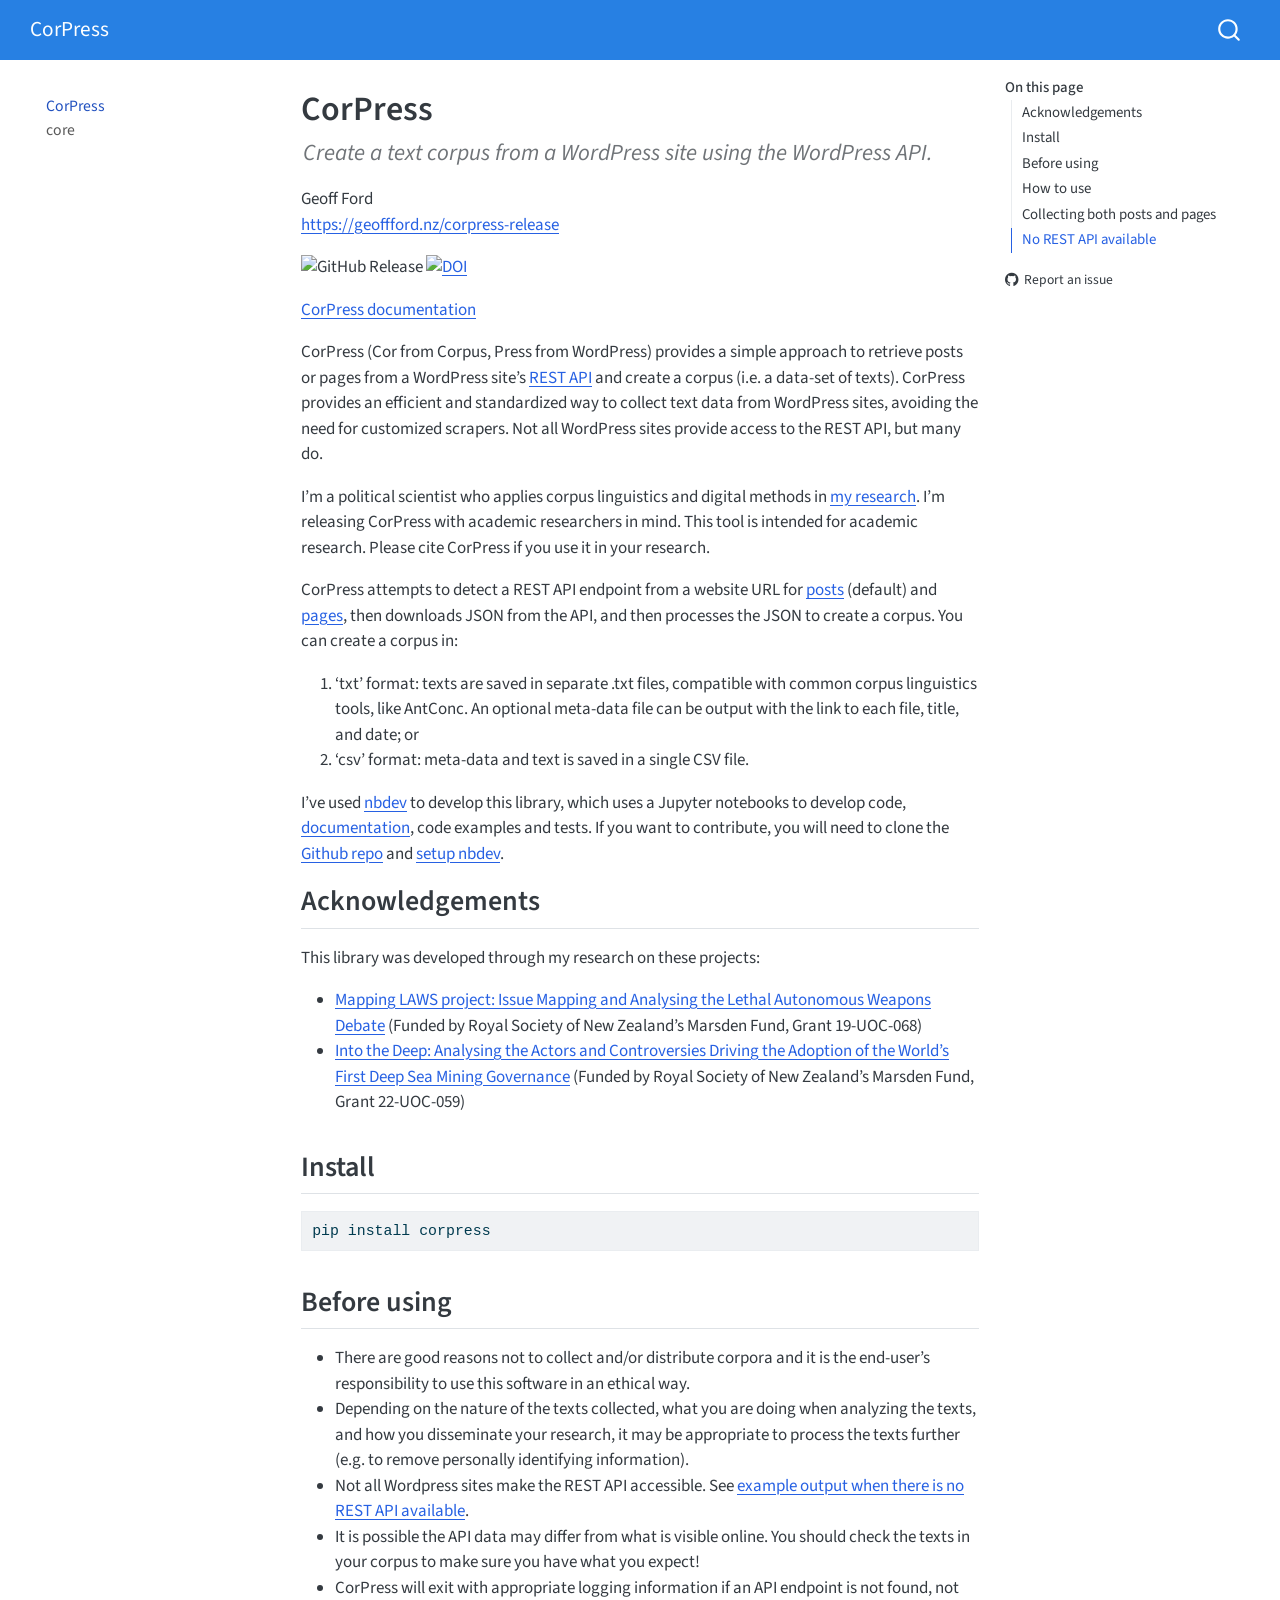
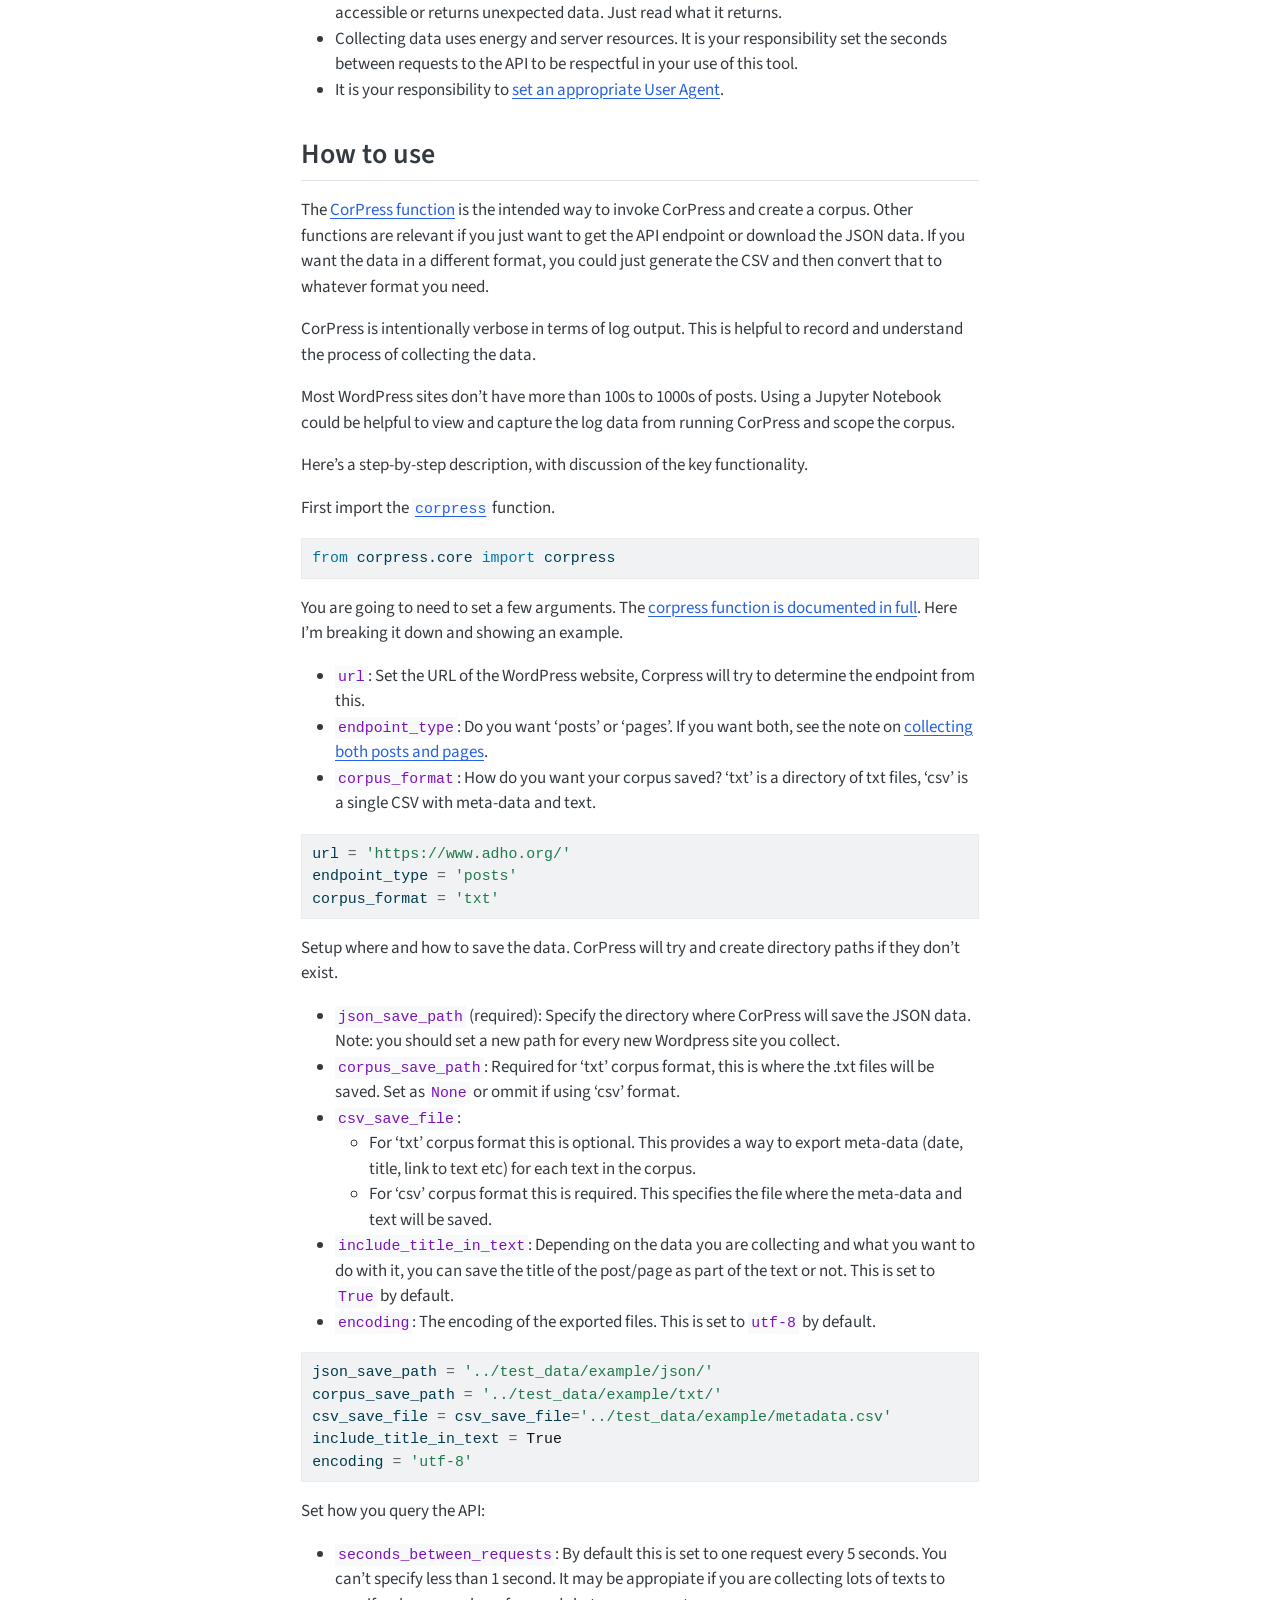
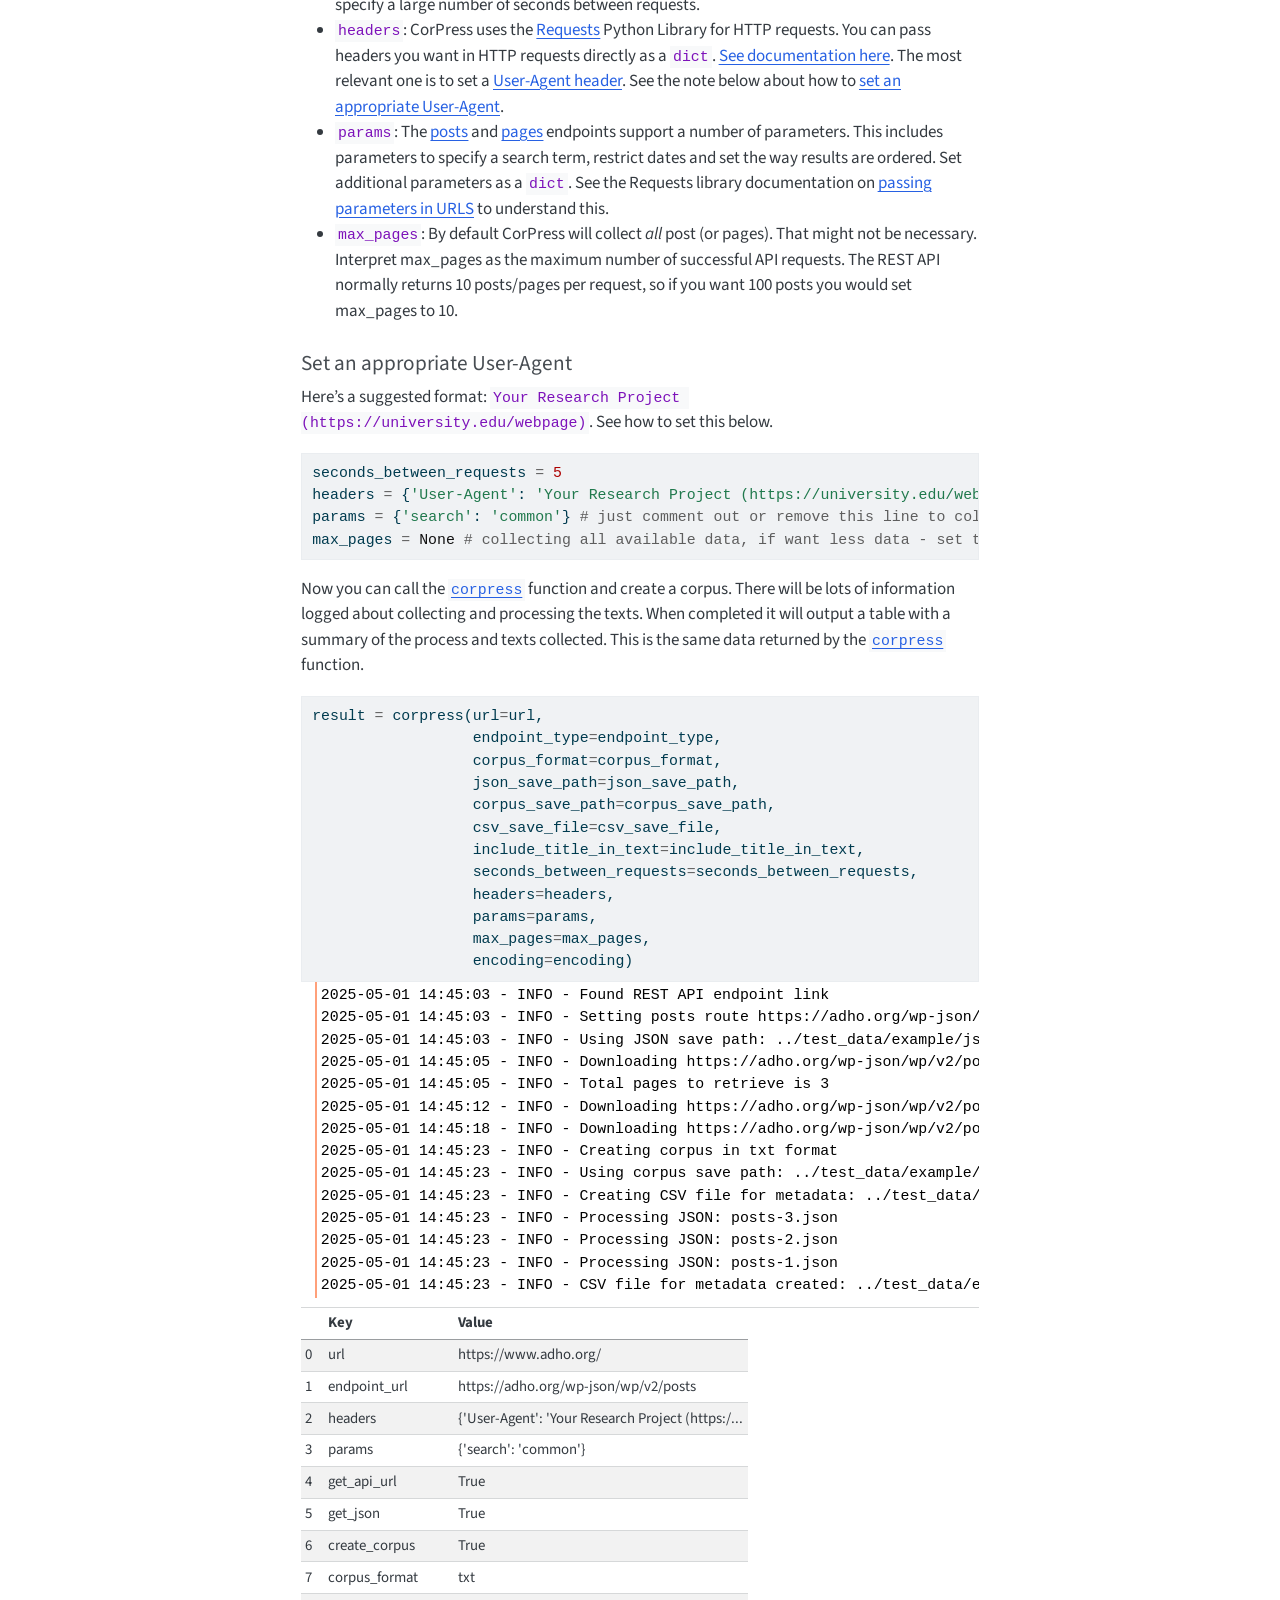
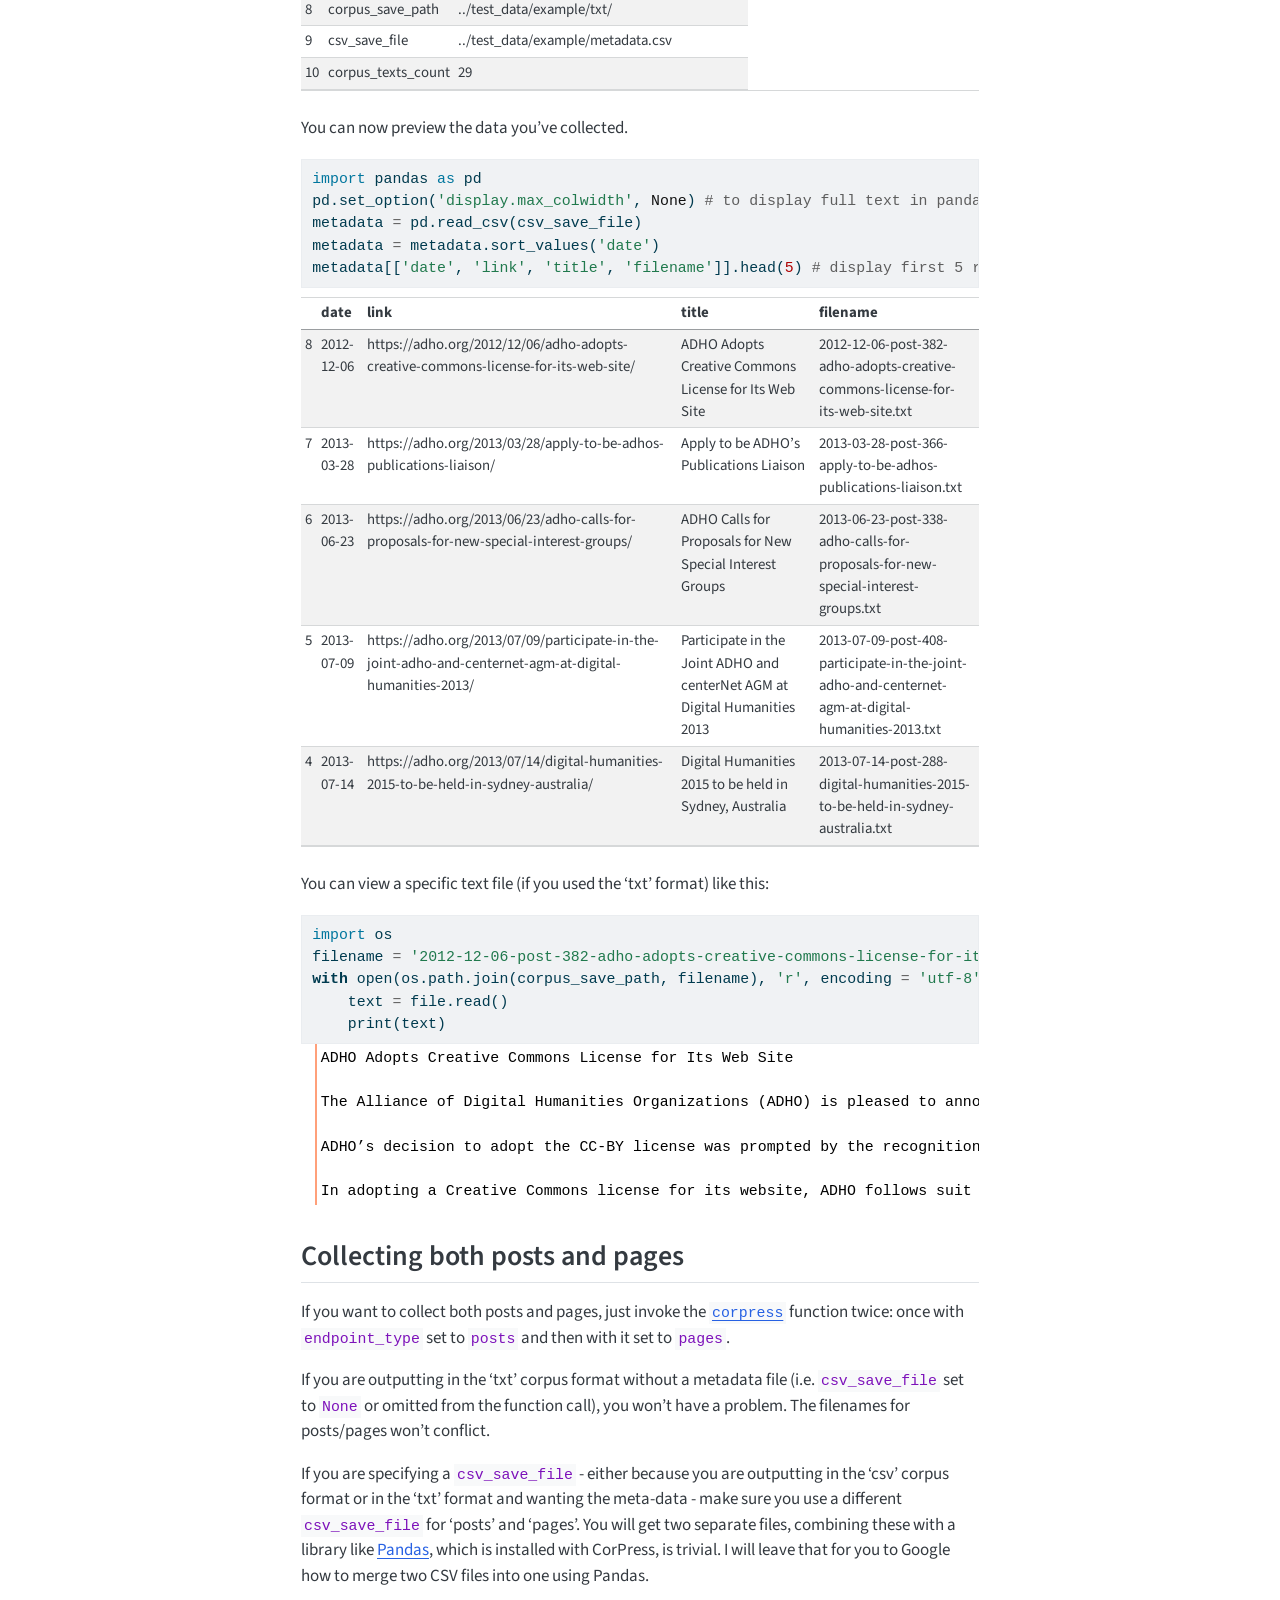
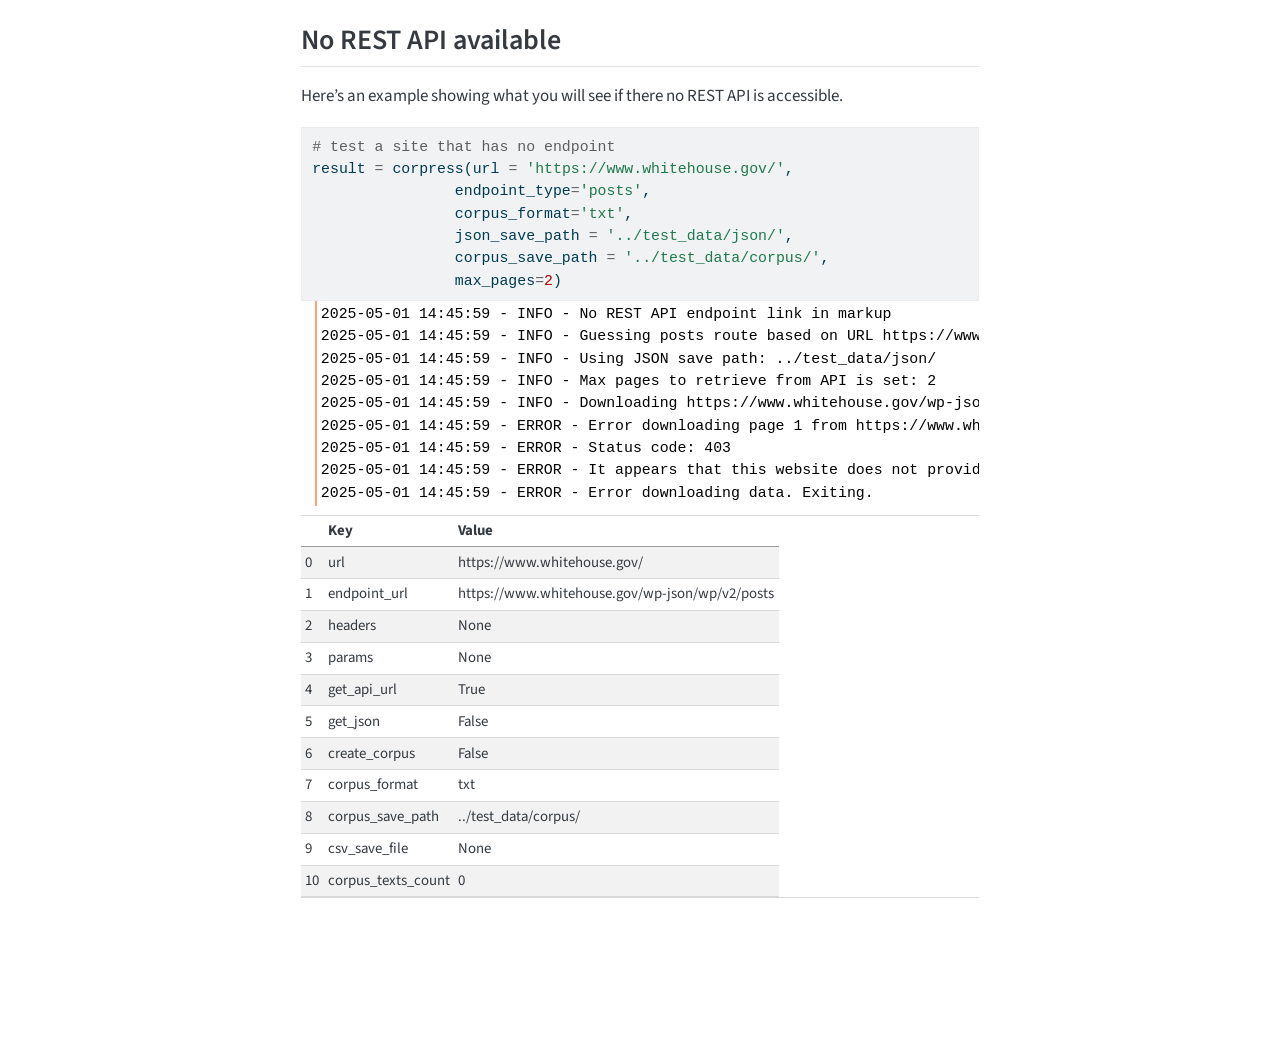
==== commit bab0bbf0: "deploy: 25aa19ea351c06683806bd2e335e8d9bb703431a" ====
--- a/index.html
+++ b/index.html
@@ -2,13 +2,13 @@
 <html xmlns="http://www.w3.org/1999/xhtml" lang="en" xml:lang="en"><head>
 
 <meta charset="utf-8">
-<meta name="generator" content="quarto-1.5.56">
+<meta name="generator" content="quarto-1.7.29">
 
 <meta name="viewport" content="width=device-width, initial-scale=1.0, user-scalable=yes">
 
 <meta name="description" content="Create a text corpus from a WordPress site using the WordPress API.">
 
-<title>corpress</title>
+<title>CorPress</title>
 <style>
 code{white-space: pre-wrap;}
 span.smallcaps{font-variant: small-caps;}
@@ -22,8 +22,9 @@
   vertical-align: middle;
 }
 /* CSS for syntax highlighting */
+html { -webkit-text-size-adjust: 100%; }
 pre > code.sourceCode { white-space: pre; position: relative; }
-pre > code.sourceCode > span { line-height: 1.25; }
+pre > code.sourceCode > span { display: inline-block; line-height: 1.25; }
 pre > code.sourceCode > span:empty { height: 1.2em; }
 .sourceCode { overflow: visible; }
 code.sourceCode > span { color: inherit; text-decoration: inherit; }
@@ -34,7 +35,7 @@
 }
 @media print {
 pre > code.sourceCode { white-space: pre-wrap; }
-pre > code.sourceCode > span { display: inline-block; text-indent: -5em; padding-left: 5em; }
+pre > code.sourceCode > span { text-indent: -5em; padding-left: 5em; }
 }
 pre.numberSource code
   { counter-reset: source-line 0; }
@@ -65,15 +66,16 @@
 <script src="site_libs/quarto-search/fuse.min.js"></script>
 <script src="site_libs/quarto-search/quarto-search.js"></script>
 <meta name="quarto:offset" content="./">
-<script src="site_libs/quarto-html/quarto.js"></script>
+<script src="site_libs/quarto-html/quarto.js" type="module"></script>
+<script src="site_libs/quarto-html/tabsets/tabsets.js" type="module"></script>
 <script src="site_libs/quarto-html/popper.min.js"></script>
 <script src="site_libs/quarto-html/tippy.umd.min.js"></script>
 <script src="site_libs/quarto-html/anchor.min.js"></script>
 <link href="site_libs/quarto-html/tippy.css" rel="stylesheet">
-<link href="site_libs/quarto-html/quarto-syntax-highlighting.css" rel="stylesheet" id="quarto-text-highlighting-styles">
+<link href="site_libs/quarto-html/quarto-syntax-highlighting-0815c480559380816a4d1ea211a47e91.css" rel="stylesheet" id="quarto-text-highlighting-styles">
 <script src="site_libs/bootstrap/bootstrap.min.js"></script>
 <link href="site_libs/bootstrap/bootstrap-icons.css" rel="stylesheet">
-<link href="site_libs/bootstrap/bootstrap.min.css" rel="stylesheet" id="quarto-bootstrap" data-mode="light">
+<link href="site_libs/bootstrap/bootstrap-c4832a576a2b2751674216aa53ffbffd.min.css" rel="stylesheet" append-hash="true" id="quarto-bootstrap" data-mode="light">
 <script id="quarto-search-options" type="application/json">{
   "location": "navbar",
   "copy-button": false,
@@ -107,15 +109,15 @@
 
 
 <link rel="stylesheet" href="styles.css">
-<meta property="og:title" content="corpress">
+<meta property="og:title" content="CorPress">
 <meta property="og:description" content="Create a text corpus from a WordPress site using the WordPress API.">
-<meta property="og:site_name" content="corpress">
-<meta name="twitter:title" content="corpress">
+<meta property="og:site_name" content="CorPress">
+<meta name="twitter:title" content="CorPress">
 <meta name="twitter:description" content="Create a text corpus from a WordPress site using the WordPress API.">
 <meta name="twitter:card" content="summary">
 </head>
 
-<body class="nav-sidebar floating nav-fixed">
+<body class="nav-sidebar floating nav-fixed quarto-light">
 
 <div id="quarto-search-results"></div>
   <header id="quarto-header" class="headroom fixed-top">
@@ -123,7 +125,7 @@
       <div class="navbar-container container-fluid">
       <div class="navbar-brand-container mx-auto">
     <a class="navbar-brand" href="./index.html">
-    <span class="navbar-title">corpress</span>
+    <span class="navbar-title">CorPress</span>
     </a>
   </div>
         <div class="quarto-navbar-tools tools-end">
@@ -136,7 +138,7 @@
       <button type="button" class="quarto-btn-toggle btn" data-bs-toggle="collapse" role="button" data-bs-target=".quarto-sidebar-collapse-item" aria-controls="quarto-sidebar" aria-expanded="false" aria-label="Toggle sidebar navigation" onclick="if (window.quartoToggleHeadroom) { window.quartoToggleHeadroom(); }">
         <i class="bi bi-layout-text-sidebar-reverse"></i>
       </button>
-        <nav class="quarto-page-breadcrumbs" aria-label="breadcrumb"><ol class="breadcrumb"><li class="breadcrumb-item"><a href="./index.html">corpress</a></li></ol></nav>
+        <nav class="quarto-page-breadcrumbs" aria-label="breadcrumb"><ol class="breadcrumb"><li class="breadcrumb-item"><a href="./index.html">CorPress</a></li></ol></nav>
         <a class="flex-grow-1" role="navigation" data-bs-toggle="collapse" data-bs-target=".quarto-sidebar-collapse-item" aria-controls="quarto-sidebar" aria-expanded="false" aria-label="Toggle sidebar navigation" onclick="if (window.quartoToggleHeadroom) { window.quartoToggleHeadroom(); }">      
         </a>
     </div>
@@ -151,7 +153,7 @@
         <li class="sidebar-item">
   <div class="sidebar-item-container"> 
   <a href="./index.html" class="sidebar-item-text sidebar-link active">
- <span class="menu-text">corpress</span></a>
+ <span class="menu-text">CorPress</span></a>
   </div>
 </li>
         <li class="sidebar-item">
@@ -171,7 +173,6 @@
    
   <ul>
   <li><a href="#acknowledgements" id="toc-acknowledgements" class="nav-link active" data-scroll-target="#acknowledgements">Acknowledgements</a></li>
-  <li><a href="#todo" id="toc-todo" class="nav-link" data-scroll-target="#todo">TODO</a></li>
   <li><a href="#install" id="toc-install" class="nav-link" data-scroll-target="#install">Install</a></li>
   <li><a href="#before-using" id="toc-before-using" class="nav-link" data-scroll-target="#before-using">Before using</a></li>
   <li><a href="#how-to-use" id="toc-how-to-use" class="nav-link" data-scroll-target="#how-to-use">How to use</a></li>
@@ -185,7 +186,7 @@
 
 <header id="title-block-header" class="quarto-title-block default">
 <div class="quarto-title">
-<h1 class="title">corpress</h1>
+<h1 class="title">CorPress</h1>
 </div>
 
 <div>
@@ -211,24 +212,23 @@
 <p>Geoff Ford<br>
 <a href="https://geoffford.nz/corpress-release">https://geoffford.nz/corpress-release</a></p>
 <p><img src="https://img.shields.io/github/v/release/polsci/corpress.png" class="img-fluid" alt="GitHub Release"> <a href="https://zenodo.org/doi/10.5281/zenodo.13364642"><img src="https://zenodo.org/badge/844819254.svg" class="img-fluid" alt="DOI"></a></p>
-<p><a href="https://geoffford.nz/corpress">Corpress documentation</a></p>
-<p>Corpress (Cor from Corpus, Press from WordPress) provides a simple approach to retrieve posts or pages from a WordPress site’s <a href="https://developer.wordpress.org/rest-api/">REST API</a> and create a corpus (i.e.&nbsp;a data-set of texts). Corpress provides an efficient and standardized way to collect text data from WordPress sites, avoiding the need for customized scrapers. Not all WordPress sites provide access to the REST API, but many do.</p>
-<p>I’m a political scientist who applies corpus linguistics and digital methods in <a href="https://geoffford.nz">my research</a>. I’m releasing Corpress with academic researchers in mind. This tool is intended for academic research. Please cite Corpress if you use it in your research.</p>
-<p>Corpress attempts to detect a REST API endpoint from a website URL for <a href="https://developer.wordpress.org/rest-api/reference/posts/#list-posts">posts</a> (default) and <a href="https://developer.wordpress.org/rest-api/reference/pages/#list-pages">pages</a>, then downloads JSON from the API, and then processes the JSON to create a corpus. You can create a corpus in: 1. ‘txt’ format: texts are saved in separate .txt files, compatible with common corpus linguistics tools, like AntConc. An optional meta-data file can be output with the link to each file, title, and date; or<br>
-2. ‘csv’ format: meta-data and text is saved in a single CSV file.</p>
+<p><a href="https://geoffford.nz/corpress">CorPress documentation</a></p>
+<p>CorPress (Cor from Corpus, Press from WordPress) provides a simple approach to retrieve posts or pages from a WordPress site’s <a href="https://developer.wordpress.org/rest-api/">REST API</a> and create a corpus (i.e.&nbsp;a data-set of texts). CorPress provides an efficient and standardized way to collect text data from WordPress sites, avoiding the need for customized scrapers. Not all WordPress sites provide access to the REST API, but many do.</p>
+<p>I’m a political scientist who applies corpus linguistics and digital methods in <a href="https://geoffford.nz">my research</a>. I’m releasing CorPress with academic researchers in mind. This tool is intended for academic research. Please cite CorPress if you use it in your research.</p>
+<p>CorPress attempts to detect a REST API endpoint from a website URL for <a href="https://developer.wordpress.org/rest-api/reference/posts/#list-posts">posts</a> (default) and <a href="https://developer.wordpress.org/rest-api/reference/pages/#list-pages">pages</a>, then downloads JSON from the API, and then processes the JSON to create a corpus. You can create a corpus in:</p>
+<ol type="1">
+<li>‘txt’ format: texts are saved in separate .txt files, compatible with common corpus linguistics tools, like AntConc. An optional meta-data file can be output with the link to each file, title, and date; or<br>
+</li>
+<li>‘csv’ format: meta-data and text is saved in a single CSV file.</li>
+</ol>
 <p>I’ve used <a href="https://nbdev.fast.ai/">nbdev</a> to develop this library, which uses a Jupyter notebooks to develop code, <a href="https://geoffford.nz/corpress">documentation</a>, code examples and tests. If you want to contribute, you will need to clone the <a href="https://github.com/polsci/corpress">Github repo</a> and <a href="https://nbdev.fast.ai/getting_started.html">setup nbdev</a>.</p>
 <section id="acknowledgements" class="level2">
 <h2 class="anchored" data-anchor-id="acknowledgements">Acknowledgements</h2>
-<p>This library was developed through my research on these projects:<br>
-* <a href="https://mappinglaws.net/">Mapping LAWS project: Issue Mapping and Analysing the Lethal Autonomous Weapons Debate</a> (Funded by Royal Society of New Zealand’s Marsden Fund, Grant 19-UOC-068)<br>
-* <a href="https://miningthesea.net/">Into the Deep: Analysing the Actors and Controversies Driving the Adoption of the World’s First Deep Sea Mining Governance</a> (Funded by Royal Society of New Zealand’s Marsden Fund, Grant 22-UOC-059)</p>
-</section>
-<section id="todo" class="level2">
-<h2 class="anchored" data-anchor-id="todo">TODO</h2>
+<p>This library was developed through my research on these projects:</p>
 <ul>
-<li>Add in a way to zip a txt format corpus</li>
-<li>Sort out encoding - currently assumes UTF-8 all the way.</li>
-<li>Add checks on JSON save path.</li>
+<li><a href="https://mappinglaws.net/">Mapping LAWS project: Issue Mapping and Analysing the Lethal Autonomous Weapons Debate</a> (Funded by Royal Society of New Zealand’s Marsden Fund, Grant 19-UOC-068)<br>
+</li>
+<li><a href="https://miningthesea.net/">Into the Deep: Analysing the Actors and Controversies Driving the Adoption of the World’s First Deep Sea Mining Governance</a> (Funded by Royal Society of New Zealand’s Marsden Fund, Grant 22-UOC-059)</li>
 </ul>
 </section>
 <section id="install" class="level2">
@@ -242,24 +242,28 @@
 </li>
 <li>Depending on the nature of the texts collected, what you are doing when analyzing the texts, and how you disseminate your research, it may be appropriate to process the texts further (e.g.&nbsp;to remove personally identifying information).<br>
 </li>
-<li>Not all Wordpress sites make the REST API accessible. See <a href="#no-rest-api-available">example output when there is no REST API available</a>.</li>
-<li>It is possible the API data may differ from what is visible online. You should check the texts in your corpus to make sure you have what you expect!</li>
-<li>Corpress will exit with appropriate logging information if an API endpoint is not found, not accessible or returns unexpected data. Just read what it returns.<br>
-</li>
-<li>Collecting data uses energy and server resources. It is your responsibility to <a href="#set-an-appropriate-user-agent">set an appropriate User Agent</a> and seconds between requests to the API to be thoughtful and respectful in your use of this tool.</li>
+<li>Not all Wordpress sites make the REST API accessible. See <a href="#no-rest-api-available">example output when there is no REST API available</a>.<br>
+</li>
+<li>It is possible the API data may differ from what is visible online. You should check the texts in your corpus to make sure you have what you expect!<br>
+</li>
+<li>CorPress will exit with appropriate logging information if an API endpoint is not found, not accessible or returns unexpected data. Just read what it returns.<br>
+</li>
+<li>Collecting data uses energy and server resources. It is your responsibility set the seconds between requests to the API to be respectful in your use of this tool.<br>
+</li>
+<li>It is your responsibility to <a href="#set-an-appropriate-user-agent">set an appropriate User Agent</a>.</li>
 </ul>
 </section>
 <section id="how-to-use" class="level2">
 <h2 class="anchored" data-anchor-id="how-to-use">How to use</h2>
-<p>The <a href="https://geoffford.nz/corpress/core#corpress">corpress function</a> is the intended way to invoke Corpress and create a corpus. Other functions are relevant if you just want to get the API endpoint or download the JSON data. If you want the data in a different format, you could just generate the CSV and then convert that to whatever format you need.</p>
-<p>Corpress is intentionally verbose in terms of log output. This is helpful to record and understand the process of collecting the data.</p>
-<p>Most WordPress sites don’t have more than 100s to 1000s of posts. Using a Jupyter Notebook could be helpful to view and capture the log data from running Corpress and scope the corpus.</p>
+<p>The <a href="https://geoffford.nz/corpress/core#corpress">CorPress function</a> is the intended way to invoke CorPress and create a corpus. Other functions are relevant if you just want to get the API endpoint or download the JSON data. If you want the data in a different format, you could just generate the CSV and then convert that to whatever format you need.</p>
+<p>CorPress is intentionally verbose in terms of log output. This is helpful to record and understand the process of collecting the data.</p>
+<p>Most WordPress sites don’t have more than 100s to 1000s of posts. Using a Jupyter Notebook could be helpful to view and capture the log data from running CorPress and scope the corpus.</p>
 <p>Here’s a step-by-step description, with discussion of the key functionality.</p>
-<p>First import the corpress function.</p>
-<div id="cell-11" class="cell" data-execution_count="3">
+<p>First import the <a href="https://geoffford.nz/corpress/core.html#corpress"><code>corpress</code></a> function.</p>
+<div id="cell-10" class="cell">
 <div class="sourceCode cell-code" id="cb2"><pre class="sourceCode python code-with-copy"><code class="sourceCode python"><span id="cb2-1"><a href="#cb2-1" aria-hidden="true" tabindex="-1"></a><span class="im">from</span> corpress.core <span class="im">import</span> corpress</span></code><button title="Copy to Clipboard" class="code-copy-button"><i class="bi"></i></button></pre></div>
 </div>
-<p>You are going to need to set a few arguments for corpress. The corpress function is <a href="https://geoffford.nz/corpress/core#corpress">documented in full here</a>. Here I’m breaking it down and showing an example.</p>
+<p>You are going to need to set a few arguments. The <a href="https://geoffford.nz/corpress/core#corpress">corpress function is documented in full</a>. Here I’m breaking it down and showing an example.</p>
 <ul>
 <li><code>url</code>: Set the URL of the WordPress website, Corpress will try to determine the endpoint from this.<br>
 </li>
@@ -267,35 +271,56 @@
 </li>
 <li><code>corpus_format</code>: How do you want your corpus saved? ‘txt’ is a directory of txt files, ‘csv’ is a single CSV with meta-data and text.</li>
 </ul>
-<div id="cell-13" class="cell" data-execution_count="4">
+<div id="cell-12" class="cell">
 <div class="sourceCode cell-code" id="cb3"><pre class="sourceCode python code-with-copy"><code class="sourceCode python"><span id="cb3-1"><a href="#cb3-1" aria-hidden="true" tabindex="-1"></a>url <span class="op">=</span> <span class="st">'https://www.adho.org/'</span></span>
 <span id="cb3-2"><a href="#cb3-2" aria-hidden="true" tabindex="-1"></a>endpoint_type <span class="op">=</span> <span class="st">'posts'</span></span>
 <span id="cb3-3"><a href="#cb3-3" aria-hidden="true" tabindex="-1"></a>corpus_format <span class="op">=</span> <span class="st">'txt'</span></span></code><button title="Copy to Clipboard" class="code-copy-button"><i class="bi"></i></button></pre></div>
 </div>
-<p>Setup where and how to save the data. Corpress will try and create directory paths if they don’t exist. * <code>json_save_path</code> (required): Specify the directory where Corpress will save the JSON data. Note: you should set a new path for every new Wordpress site you collect.<br>
-* <code>corpus_save_path</code>: Required for ‘txt’ corpus format, this is where the .txt files will be saved. Set as <code>None</code> or ommit if using ‘csv’ format.<br>
-* <code>csv_save_file</code>: * For ‘txt’ corpus format this is optional. This provides a way to export meta-data (date, title, link to text etc) for each text in the corpus. * For ‘csv’ corpus format this is required. This specifies the file where the meta-data and text will be saved.<br>
-* <code>include_title_in_text</code>: Depending on the data you are collecting and what you want to do with it, you can save the title of the post/page as part of the text or not. This is set to <code>True</code> by default.</p>
-<div id="cell-15" class="cell" data-execution_count="5">
+<p>Setup where and how to save the data. CorPress will try and create directory paths if they don’t exist.</p>
+<ul>
+<li><code>json_save_path</code> (required): Specify the directory where CorPress will save the JSON data. Note: you should set a new path for every new Wordpress site you collect.<br>
+</li>
+<li><code>corpus_save_path</code>: Required for ‘txt’ corpus format, this is where the .txt files will be saved. Set as <code>None</code> or ommit if using ‘csv’ format.<br>
+</li>
+<li><code>csv_save_file</code>:
+<ul>
+<li>For ‘txt’ corpus format this is optional. This provides a way to export meta-data (date, title, link to text etc) for each text in the corpus.<br>
+</li>
+<li>For ‘csv’ corpus format this is required. This specifies the file where the meta-data and text will be saved.<br>
+</li>
+</ul></li>
+<li><code>include_title_in_text</code>: Depending on the data you are collecting and what you want to do with it, you can save the title of the post/page as part of the text or not. This is set to <code>True</code> by default.<br>
+</li>
+<li><code>encoding</code>: The encoding of the exported files. This is set to <code>utf-8</code> by default.</li>
+</ul>
+<div id="cell-14" class="cell">
 <div class="sourceCode cell-code" id="cb4"><pre class="sourceCode python code-with-copy"><code class="sourceCode python"><span id="cb4-1"><a href="#cb4-1" aria-hidden="true" tabindex="-1"></a>json_save_path <span class="op">=</span> <span class="st">'../test_data/example/json/'</span></span>
 <span id="cb4-2"><a href="#cb4-2" aria-hidden="true" tabindex="-1"></a>corpus_save_path <span class="op">=</span> <span class="st">'../test_data/example/txt/'</span></span>
 <span id="cb4-3"><a href="#cb4-3" aria-hidden="true" tabindex="-1"></a>csv_save_file <span class="op">=</span> csv_save_file<span class="op">=</span><span class="st">'../test_data/example/metadata.csv'</span></span>
-<span id="cb4-4"><a href="#cb4-4" aria-hidden="true" tabindex="-1"></a>include_title_in_text <span class="op">=</span> <span class="va">True</span></span></code><button title="Copy to Clipboard" class="code-copy-button"><i class="bi"></i></button></pre></div>
-</div>
-<p>Set how you query the API: * <code>seconds_between_requests</code>: By default this is set to one request every 5 seconds. You can’t specify less than 1 second. It may be appropiate if you are collecting lots of texts to specify a large number of seconds between requests.<br>
-* <code>headers</code>: Corpress uses the <a href="https://requests.readthedocs.io/en/latest/">Requests</a> Python Library for HTTP requests. You can pass headers you want in HTTP requests directly as a <code>dict</code>. <a href="https://requests.readthedocs.io/en/latest/user/quickstart/#custom-headers">See documentation here</a>. The most relevant one is to set a <a href="https://en.wikipedia.org/wiki/User-Agent_header">User-Agent header</a>. See the note below about how to <a href="#set-an-appropriate-user-agent">set an appropriate User-Agent</a>.<br>
-* <code>params</code>: The <a href="https://developer.wordpress.org/rest-api/reference/posts/#list-posts">posts</a> and <a href="https://developer.wordpress.org/rest-api/reference/pages/#list-pages">pages</a> endpoints support a number of parameters. This includes parameters to specify a search term, restrict dates and set the way results are ordered. Set additional parameters as a <code>dict</code>. See the Requests library documentation on <a href="https://requests.readthedocs.io/en/latest/user/quickstart/#passing-parameters-in-urls">passing parameters in URLS</a> to understand this. * <code>max_pages</code>: By default Corpress will collect <em>all</em> post (or pages). That might not be necessary. Interpret max_pages as the maximum number of successful API requests. The REST API normally returns 10 posts/pages per request, so if you want 100 posts you would set max_pages to 10.</p>
+<span id="cb4-4"><a href="#cb4-4" aria-hidden="true" tabindex="-1"></a>include_title_in_text <span class="op">=</span> <span class="va">True</span></span>
+<span id="cb4-5"><a href="#cb4-5" aria-hidden="true" tabindex="-1"></a>encoding <span class="op">=</span> <span class="st">'utf-8'</span></span></code><button title="Copy to Clipboard" class="code-copy-button"><i class="bi"></i></button></pre></div>
+</div>
+<p>Set how you query the API:</p>
+<ul>
+<li><code>seconds_between_requests</code>: By default this is set to one request every 5 seconds. You can’t specify less than 1 second. It may be appropiate if you are collecting lots of texts to specify a large number of seconds between requests.<br>
+</li>
+<li><code>headers</code>: CorPress uses the <a href="https://requests.readthedocs.io/en/latest/">Requests</a> Python Library for HTTP requests. You can pass headers you want in HTTP requests directly as a <code>dict</code>. <a href="https://requests.readthedocs.io/en/latest/user/quickstart/#custom-headers">See documentation here</a>. The most relevant one is to set a <a href="https://en.wikipedia.org/wiki/User-Agent_header">User-Agent header</a>. See the note below about how to <a href="#set-an-appropriate-user-agent">set an appropriate User-Agent</a>.<br>
+</li>
+<li><code>params</code>: The <a href="https://developer.wordpress.org/rest-api/reference/posts/#list-posts">posts</a> and <a href="https://developer.wordpress.org/rest-api/reference/pages/#list-pages">pages</a> endpoints support a number of parameters. This includes parameters to specify a search term, restrict dates and set the way results are ordered. Set additional parameters as a <code>dict</code>. See the Requests library documentation on <a href="https://requests.readthedocs.io/en/latest/user/quickstart/#passing-parameters-in-urls">passing parameters in URLS</a> to understand this.<br>
+</li>
+<li><code>max_pages</code>: By default CorPress will collect <em>all</em> post (or pages). That might not be necessary. Interpret max_pages as the maximum number of successful API requests. The REST API normally returns 10 posts/pages per request, so if you want 100 posts you would set max_pages to 10.</li>
+</ul>
 <section id="set-an-appropriate-user-agent" class="level4">
 <h4 class="anchored" data-anchor-id="set-an-appropriate-user-agent">Set an appropriate User-Agent</h4>
 <p>Here’s a suggested format: <code>Your Research Project (https://university.edu/webpage)</code>. See how to set this below.</p>
-<div id="cell-17" class="cell" data-execution_count="6">
+<div id="cell-16" class="cell">
 <div class="sourceCode cell-code" id="cb5"><pre class="sourceCode python code-with-copy"><code class="sourceCode python"><span id="cb5-1"><a href="#cb5-1" aria-hidden="true" tabindex="-1"></a>seconds_between_requests <span class="op">=</span> <span class="dv">5</span></span>
 <span id="cb5-2"><a href="#cb5-2" aria-hidden="true" tabindex="-1"></a>headers <span class="op">=</span> {<span class="st">'User-Agent'</span>: <span class="st">'Your Research Project (https://university.edu/webpage)'</span>}</span>
 <span id="cb5-3"><a href="#cb5-3" aria-hidden="true" tabindex="-1"></a>params <span class="op">=</span> {<span class="st">'search'</span>: <span class="st">'common'</span>} <span class="co"># just comment out or remove this line to collect every post, I've just chosen a word arbitrarily here</span></span>
 <span id="cb5-4"><a href="#cb5-4" aria-hidden="true" tabindex="-1"></a>max_pages <span class="op">=</span> <span class="va">None</span> <span class="co"># collecting all available data, if want less data - set to an integer</span></span></code><button title="Copy to Clipboard" class="code-copy-button"><i class="bi"></i></button></pre></div>
 </div>
 <p>Now you can call the <a href="https://geoffford.nz/corpress/core.html#corpress"><code>corpress</code></a> function and create a corpus. There will be lots of information logged about collecting and processing the texts. When completed it will output a table with a summary of the process and texts collected. This is the same data returned by the <a href="https://geoffford.nz/corpress/core.html#corpress"><code>corpress</code></a> function.</p>
-<div id="cell-19" class="cell" data-execution_count="7">
+<div id="cell-18" class="cell">
 <div class="sourceCode cell-code" id="cb6"><pre class="sourceCode python code-with-copy"><code class="sourceCode python"><span id="cb6-1"><a href="#cb6-1" aria-hidden="true" tabindex="-1"></a>result <span class="op">=</span> corpress(url<span class="op">=</span>url, </span>
 <span id="cb6-2"><a href="#cb6-2" aria-hidden="true" tabindex="-1"></a>                  endpoint_type<span class="op">=</span>endpoint_type, </span>
 <span id="cb6-3"><a href="#cb6-3" aria-hidden="true" tabindex="-1"></a>                  corpus_format<span class="op">=</span>corpus_format, </span>
@@ -306,21 +331,23 @@
 <span id="cb6-8"><a href="#cb6-8" aria-hidden="true" tabindex="-1"></a>                  seconds_between_requests<span class="op">=</span>seconds_between_requests, </span>
 <span id="cb6-9"><a href="#cb6-9" aria-hidden="true" tabindex="-1"></a>                  headers<span class="op">=</span>headers, </span>
 <span id="cb6-10"><a href="#cb6-10" aria-hidden="true" tabindex="-1"></a>                  params<span class="op">=</span>params, </span>
-<span id="cb6-11"><a href="#cb6-11" aria-hidden="true" tabindex="-1"></a>                  max_pages<span class="op">=</span>max_pages)</span></code><button title="Copy to Clipboard" class="code-copy-button"><i class="bi"></i></button></pre></div>
+<span id="cb6-11"><a href="#cb6-11" aria-hidden="true" tabindex="-1"></a>                  max_pages<span class="op">=</span>max_pages,</span>
+<span id="cb6-12"><a href="#cb6-12" aria-hidden="true" tabindex="-1"></a>                  encoding<span class="op">=</span>encoding)</span></code><button title="Copy to Clipboard" class="code-copy-button"><i class="bi"></i></button></pre></div>
 <div class="cell-output cell-output-stderr">
-<pre><code>2024-08-23 11:21:25 - INFO - Found REST API endpoint link
-2024-08-23 11:21:25 - INFO - Setting posts route https://adho.org/wp-json/wp/v2/posts
-2024-08-23 11:21:25 - INFO - Using JSON save path: ../test_data/example/json/
-2024-08-23 11:21:27 - INFO - Downloading https://adho.org/wp-json/wp/v2/posts?search=common&amp;page=1
-2024-08-23 11:21:27 - INFO - Total pages to retrieve is 3
-2024-08-23 11:21:34 - INFO - Downloading https://adho.org/wp-json/wp/v2/posts?search=common&amp;page=2
-2024-08-23 11:21:40 - INFO - Downloading https://adho.org/wp-json/wp/v2/posts?search=common&amp;page=3
-2024-08-23 11:21:45 - INFO - Creating corpus in txt format
-2024-08-23 11:21:45 - INFO - Using corpus save path: ../test_data/example/txt/
-2024-08-23 11:21:45 - INFO - Creating CSV file for metadata: ../test_data/example/metadata.csv
-2024-08-23 11:21:45 - INFO - Processing JSON: posts-3.json
-2024-08-23 11:21:45 - INFO - Processing JSON: posts-2.json
-2024-08-23 11:21:45 - INFO - Processing JSON: posts-1.json</code></pre>
+<pre><code>2025-05-01 14:45:03 - INFO - Found REST API endpoint link
+2025-05-01 14:45:03 - INFO - Setting posts route https://adho.org/wp-json/wp/v2/posts
+2025-05-01 14:45:03 - INFO - Using JSON save path: ../test_data/example/json/
+2025-05-01 14:45:05 - INFO - Downloading https://adho.org/wp-json/wp/v2/posts?search=common&amp;page=1
+2025-05-01 14:45:05 - INFO - Total pages to retrieve is 3
+2025-05-01 14:45:12 - INFO - Downloading https://adho.org/wp-json/wp/v2/posts?search=common&amp;page=2
+2025-05-01 14:45:18 - INFO - Downloading https://adho.org/wp-json/wp/v2/posts?search=common&amp;page=3
+2025-05-01 14:45:23 - INFO - Creating corpus in txt format
+2025-05-01 14:45:23 - INFO - Using corpus save path: ../test_data/example/txt/
+2025-05-01 14:45:23 - INFO - Creating CSV file for metadata: ../test_data/example/metadata.csv
+2025-05-01 14:45:23 - INFO - Processing JSON: posts-3.json
+2025-05-01 14:45:23 - INFO - Processing JSON: posts-2.json
+2025-05-01 14:45:23 - INFO - Processing JSON: posts-1.json
+2025-05-01 14:45:23 - INFO - CSV file for metadata created: ../test_data/example/metadata.csv</code></pre>
 </div>
 <div class="cell-output cell-output-display">
 <div>
@@ -397,13 +424,13 @@
 </div>
 </div>
 <p>You can now preview the data you’ve collected.</p>
-<div id="cell-21" class="cell" data-execution_count="8">
+<div id="cell-20" class="cell">
 <div class="sourceCode cell-code" id="cb8"><pre class="sourceCode python code-with-copy"><code class="sourceCode python"><span id="cb8-1"><a href="#cb8-1" aria-hidden="true" tabindex="-1"></a><span class="im">import</span> pandas <span class="im">as</span> pd</span>
 <span id="cb8-2"><a href="#cb8-2" aria-hidden="true" tabindex="-1"></a>pd.set_option(<span class="st">'display.max_colwidth'</span>, <span class="va">None</span>) <span class="co"># to display full text in pandas dataframe</span></span>
 <span id="cb8-3"><a href="#cb8-3" aria-hidden="true" tabindex="-1"></a>metadata <span class="op">=</span> pd.read_csv(csv_save_file)</span>
 <span id="cb8-4"><a href="#cb8-4" aria-hidden="true" tabindex="-1"></a>metadata <span class="op">=</span> metadata.sort_values(<span class="st">'date'</span>)</span>
 <span id="cb8-5"><a href="#cb8-5" aria-hidden="true" tabindex="-1"></a>metadata[[<span class="st">'date'</span>, <span class="st">'link'</span>, <span class="st">'title'</span>, <span class="st">'filename'</span>]].head(<span class="dv">5</span>) <span class="co"># display first 5 rows of metadata, this is not all the fields available</span></span></code><button title="Copy to Clipboard" class="code-copy-button"><i class="bi"></i></button></pre></div>
-<div class="cell-output cell-output-display" data-execution_count="8">
+<div class="cell-output cell-output-display">
 <div>
 
 
@@ -421,36 +448,36 @@
 <tr class="odd">
 <td data-quarto-table-cell-role="th">8</td>
 <td>2012-12-06</td>
+<td>https://adho.org/2012/12/06/adho-adopts-creative-commons-license-for-its-web-site/</td>
 <td>ADHO Adopts Creative Commons License for Its Web Site</td>
-<td>https://adho.org/2012/12/06/adho-adopts-creative-commons-license-for-its-web-site/</td>
 <td>2012-12-06-post-382-adho-adopts-creative-commons-license-for-its-web-site.txt</td>
 </tr>
 <tr class="even">
 <td data-quarto-table-cell-role="th">7</td>
 <td>2013-03-28</td>
+<td>https://adho.org/2013/03/28/apply-to-be-adhos-publications-liaison/</td>
 <td>Apply to be ADHO’s Publications Liaison</td>
-<td>https://adho.org/2013/03/28/apply-to-be-adhos-publications-liaison/</td>
 <td>2013-03-28-post-366-apply-to-be-adhos-publications-liaison.txt</td>
 </tr>
 <tr class="odd">
 <td data-quarto-table-cell-role="th">6</td>
 <td>2013-06-23</td>
+<td>https://adho.org/2013/06/23/adho-calls-for-proposals-for-new-special-interest-groups/</td>
 <td>ADHO Calls for Proposals for New Special Interest Groups</td>
-<td>https://adho.org/2013/06/23/adho-calls-for-proposals-for-new-special-interest-groups/</td>
 <td>2013-06-23-post-338-adho-calls-for-proposals-for-new-special-interest-groups.txt</td>
 </tr>
 <tr class="even">
 <td data-quarto-table-cell-role="th">5</td>
 <td>2013-07-09</td>
+<td>https://adho.org/2013/07/09/participate-in-the-joint-adho-and-centernet-agm-at-digital-humanities-2013/</td>
 <td>Participate in the Joint ADHO and centerNet AGM at Digital Humanities 2013</td>
-<td>https://adho.org/2013/07/09/participate-in-the-joint-adho-and-centernet-agm-at-digital-humanities-2013/</td>
 <td>2013-07-09-post-408-participate-in-the-joint-adho-and-centernet-agm-at-digital-humanities-2013.txt</td>
 </tr>
 <tr class="odd">
 <td data-quarto-table-cell-role="th">4</td>
 <td>2013-07-14</td>
+<td>https://adho.org/2013/07/14/digital-humanities-2015-to-be-held-in-sydney-australia/</td>
 <td>Digital Humanities 2015 to be held in Sydney, Australia</td>
-<td>https://adho.org/2013/07/14/digital-humanities-2015-to-be-held-in-sydney-australia/</td>
 <td>2013-07-14-post-288-digital-humanities-2015-to-be-held-in-sydney-australia.txt</td>
 </tr>
 </tbody>
@@ -460,7 +487,7 @@
 </div>
 </div>
 <p>You can view a specific text file (if you used the ‘txt’ format) like this:</p>
-<div id="cell-23" class="cell" data-execution_count="9">
+<div id="cell-22" class="cell">
 <div class="sourceCode cell-code" id="cb9"><pre class="sourceCode python code-with-copy"><code class="sourceCode python"><span id="cb9-1"><a href="#cb9-1" aria-hidden="true" tabindex="-1"></a><span class="im">import</span> os</span>
 <span id="cb9-2"><a href="#cb9-2" aria-hidden="true" tabindex="-1"></a>filename <span class="op">=</span> <span class="st">'2012-12-06-post-382-adho-adopts-creative-commons-license-for-its-web-site.txt'</span></span>
 <span id="cb9-3"><a href="#cb9-3" aria-hidden="true" tabindex="-1"></a><span class="cf">with</span> <span class="bu">open</span>(os.path.join(corpus_save_path, filename), <span class="st">'r'</span>, encoding <span class="op">=</span> <span class="st">'utf-8'</span>) <span class="im">as</span> <span class="bu">file</span>:</span>
@@ -480,14 +507,14 @@
 </section>
 <section id="collecting-both-posts-and-pages" class="level2">
 <h2 class="anchored" data-anchor-id="collecting-both-posts-and-pages">Collecting both posts and pages</h2>
-<p>If you want to collect both posts and pages, just invoke corpress twice: once with <code>endpoint_type</code> set to ‘posts’ and then with it set to ‘pages’.</p>
+<p>If you want to collect both posts and pages, just invoke the <a href="https://geoffford.nz/corpress/core.html#corpress"><code>corpress</code></a> function twice: once with <code>endpoint_type</code> set to <code>posts</code> and then with it set to <code>pages</code>.</p>
 <p>If you are outputting in the ‘txt’ corpus format without a metadata file (i.e.&nbsp;<code>csv_save_file</code> set to <code>None</code> or omitted from the function call), you won’t have a problem. The filenames for posts/pages won’t conflict.</p>
-<p>If you are specifying a <code>csv_save_file</code> - either because you are outputting in the ‘csv’ corpus format or in the ‘txt’ format and wanting the meta-data - make sure you use a separate <code>csv_save_file</code> for ‘posts’ and ‘pages’. You will get two separate files, combining these with a library like <a href="https://pandas.pydata.org/">Pandas</a>, which is installed with Corpress, is trivial. I will leave that for you to Google how to merge two CSV files into one using Pandas.</p>
+<p>If you are specifying a <code>csv_save_file</code> - either because you are outputting in the ‘csv’ corpus format or in the ‘txt’ format and wanting the meta-data - make sure you use a different <code>csv_save_file</code> for ‘posts’ and ‘pages’. You will get two separate files, combining these with a library like <a href="https://pandas.pydata.org/">Pandas</a>, which is installed with CorPress, is trivial. I will leave that for you to Google how to merge two CSV files into one using Pandas.</p>
 </section>
 <section id="no-rest-api-available" class="level2">
 <h2 class="anchored" data-anchor-id="no-rest-api-available">No REST API available</h2>
 <p>Here’s an example showing what you will see if there no REST API is accessible.</p>
-<div id="cell-26" class="cell" data-execution_count="10">
+<div id="cell-25" class="cell">
 <div class="sourceCode cell-code" id="cb11"><pre class="sourceCode python code-with-copy"><code class="sourceCode python"><span id="cb11-1"><a href="#cb11-1" aria-hidden="true" tabindex="-1"></a><span class="co"># test a site that has no endpoint</span></span>
 <span id="cb11-2"><a href="#cb11-2" aria-hidden="true" tabindex="-1"></a>result <span class="op">=</span> corpress(url <span class="op">=</span> <span class="st">'https://www.whitehouse.gov/'</span>, </span>
 <span id="cb11-3"><a href="#cb11-3" aria-hidden="true" tabindex="-1"></a>                endpoint_type<span class="op">=</span><span class="st">'posts'</span>,</span>
@@ -496,15 +523,15 @@
 <span id="cb11-6"><a href="#cb11-6" aria-hidden="true" tabindex="-1"></a>                corpus_save_path <span class="op">=</span> <span class="st">'../test_data/corpus/'</span>, </span>
 <span id="cb11-7"><a href="#cb11-7" aria-hidden="true" tabindex="-1"></a>                max_pages<span class="op">=</span><span class="dv">2</span>)</span></code><button title="Copy to Clipboard" class="code-copy-button"><i class="bi"></i></button></pre></div>
 <div class="cell-output cell-output-stderr">
-<pre><code>2024-08-23 11:21:46 - INFO - No REST API endpoint link in markup
-2024-08-23 11:21:46 - INFO - Guessing posts route based on URL https://www.whitehouse.gov/wp-json/wp/v2/posts
-2024-08-23 11:21:46 - INFO - Using JSON save path: ../test_data/json/
-2024-08-23 11:21:46 - INFO - Max pages to retrieve from API is set: 2
-2024-08-23 11:21:47 - INFO - Downloading https://www.whitehouse.gov/wp-json/wp/v2/posts?page=1
-2024-08-23 11:21:47 - ERROR - Error downloading page 1 from https://www.whitehouse.gov/wp-json/wp/v2/posts
-2024-08-23 11:21:47 - ERROR - Status code: 403
-2024-08-23 11:21:47 - ERROR - It appears that this website does not provide access to the REST API. Exiting.
-2024-08-23 11:21:47 - ERROR - Error downloading data. Exiting.</code></pre>
+<pre><code>2025-05-01 14:45:59 - INFO - No REST API endpoint link in markup
+2025-05-01 14:45:59 - INFO - Guessing posts route based on URL https://www.whitehouse.gov/wp-json/wp/v2/posts
+2025-05-01 14:45:59 - INFO - Using JSON save path: ../test_data/json/
+2025-05-01 14:45:59 - INFO - Max pages to retrieve from API is set: 2
+2025-05-01 14:45:59 - INFO - Downloading https://www.whitehouse.gov/wp-json/wp/v2/posts?page=1
+2025-05-01 14:45:59 - ERROR - Error downloading page 1 from https://www.whitehouse.gov/wp-json/wp/v2/posts
+2025-05-01 14:45:59 - ERROR - Status code: 403
+2025-05-01 14:45:59 - ERROR - It appears that this website does not provide access to the REST API. Exiting.
+2025-05-01 14:45:59 - ERROR - Error downloading data. Exiting.</code></pre>
 </div>
 <div class="cell-output cell-output-display">
 <div>
@@ -586,239 +613,242 @@
 
 </main> <!-- /main -->
 <script id="quarto-html-after-body" type="application/javascript">
-window.document.addEventListener("DOMContentLoaded", function (event) {
-  const toggleBodyColorMode = (bsSheetEl) => {
-    const mode = bsSheetEl.getAttribute("data-mode");
-    const bodyEl = window.document.querySelector("body");
-    if (mode === "dark") {
-      bodyEl.classList.add("quarto-dark");
-      bodyEl.classList.remove("quarto-light");
-    } else {
-      bodyEl.classList.add("quarto-light");
-      bodyEl.classList.remove("quarto-dark");
+  window.document.addEventListener("DOMContentLoaded", function (event) {
+    const icon = "";
+    const anchorJS = new window.AnchorJS();
+    anchorJS.options = {
+      placement: 'right',
+      icon: icon
+    };
+    anchorJS.add('.anchored');
+    const isCodeAnnotation = (el) => {
+      for (const clz of el.classList) {
+        if (clz.startsWith('code-annotation-')) {                     
+          return true;
+        }
+      }
+      return false;
     }
-  }
-  const toggleBodyColorPrimary = () => {
-    const bsSheetEl = window.document.querySelector("link#quarto-bootstrap");
-    if (bsSheetEl) {
-      toggleBodyColorMode(bsSheetEl);
+    const onCopySuccess = function(e) {
+      // button target
+      const button = e.trigger;
+      // don't keep focus
+      button.blur();
+      // flash "checked"
+      button.classList.add('code-copy-button-checked');
+      var currentTitle = button.getAttribute("title");
+      button.setAttribute("title", "Copied!");
+      let tooltip;
+      if (window.bootstrap) {
+        button.setAttribute("data-bs-toggle", "tooltip");
+        button.setAttribute("data-bs-placement", "left");
+        button.setAttribute("data-bs-title", "Copied!");
+        tooltip = new bootstrap.Tooltip(button, 
+          { trigger: "manual", 
+            customClass: "code-copy-button-tooltip",
+            offset: [0, -8]});
+        tooltip.show();    
+      }
+      setTimeout(function() {
+        if (tooltip) {
+          tooltip.hide();
+          button.removeAttribute("data-bs-title");
+          button.removeAttribute("data-bs-toggle");
+          button.removeAttribute("data-bs-placement");
+        }
+        button.setAttribute("title", currentTitle);
+        button.classList.remove('code-copy-button-checked');
+      }, 1000);
+      // clear code selection
+      e.clearSelection();
     }
-  }
-  toggleBodyColorPrimary();  
-  const icon = "";
-  const anchorJS = new window.AnchorJS();
-  anchorJS.options = {
-    placement: 'right',
-    icon: icon
-  };
-  anchorJS.add('.anchored');
-  const isCodeAnnotation = (el) => {
-    for (const clz of el.classList) {
-      if (clz.startsWith('code-annotation-')) {                     
-        return true;
-      }
+    const getTextToCopy = function(trigger) {
+        const codeEl = trigger.previousElementSibling.cloneNode(true);
+        for (const childEl of codeEl.children) {
+          if (isCodeAnnotation(childEl)) {
+            childEl.remove();
+          }
+        }
+        return codeEl.innerText;
     }
-    return false;
-  }
-  const onCopySuccess = function(e) {
-    // button target
-    const button = e.trigger;
-    // don't keep focus
-    button.blur();
-    // flash "checked"
-    button.classList.add('code-copy-button-checked');
-    var currentTitle = button.getAttribute("title");
-    button.setAttribute("title", "Copied!");
-    let tooltip;
-    if (window.bootstrap) {
-      button.setAttribute("data-bs-toggle", "tooltip");
-      button.setAttribute("data-bs-placement", "left");
-      button.setAttribute("data-bs-title", "Copied!");
-      tooltip = new bootstrap.Tooltip(button, 
-        { trigger: "manual", 
-          customClass: "code-copy-button-tooltip",
-          offset: [0, -8]});
-      tooltip.show();    
+    const clipboard = new window.ClipboardJS('.code-copy-button:not([data-in-quarto-modal])', {
+      text: getTextToCopy
+    });
+    clipboard.on('success', onCopySuccess);
+    if (window.document.getElementById('quarto-embedded-source-code-modal')) {
+      const clipboardModal = new window.ClipboardJS('.code-copy-button[data-in-quarto-modal]', {
+        text: getTextToCopy,
+        container: window.document.getElementById('quarto-embedded-source-code-modal')
+      });
+      clipboardModal.on('success', onCopySuccess);
     }
-    setTimeout(function() {
-      if (tooltip) {
-        tooltip.hide();
-        button.removeAttribute("data-bs-title");
-        button.removeAttribute("data-bs-toggle");
-        button.removeAttribute("data-bs-placement");
-      }
-      button.setAttribute("title", currentTitle);
-      button.classList.remove('code-copy-button-checked');
-    }, 1000);
-    // clear code selection
-    e.clearSelection();
-  }
-  const getTextToCopy = function(trigger) {
-      const codeEl = trigger.previousElementSibling.cloneNode(true);
-      for (const childEl of codeEl.children) {
-        if (isCodeAnnotation(childEl)) {
-          childEl.remove();
-        }
-      }
-      return codeEl.innerText;
-  }
-  const clipboard = new window.ClipboardJS('.code-copy-button:not([data-in-quarto-modal])', {
-    text: getTextToCopy
-  });
-  clipboard.on('success', onCopySuccess);
-  if (window.document.getElementById('quarto-embedded-source-code-modal')) {
-    // For code content inside modals, clipBoardJS needs to be initialized with a container option
-    // TODO: Check when it could be a function (https://github.com/zenorocha/clipboard.js/issues/860)
-    const clipboardModal = new window.ClipboardJS('.code-copy-button[data-in-quarto-modal]', {
-      text: getTextToCopy,
-      container: window.document.getElementById('quarto-embedded-source-code-modal')
-    });
-    clipboardModal.on('success', onCopySuccess);
-  }
-    var localhostRegex = new RegExp(/^(?:http|https):\/\/localhost\:?[0-9]*\//);
-    var mailtoRegex = new RegExp(/^mailto:/);
-      var filterRegex = new RegExp("https:\/\/geoffford\.nz\/corpress");
-    var isInternal = (href) => {
-        return filterRegex.test(href) || localhostRegex.test(href) || mailtoRegex.test(href);
+      var localhostRegex = new RegExp(/^(?:http|https):\/\/localhost\:?[0-9]*\//);
+      var mailtoRegex = new RegExp(/^mailto:/);
+        var filterRegex = new RegExp("https:\/\/geoffford\.nz\/corpress");
+      var isInternal = (href) => {
+          return filterRegex.test(href) || localhostRegex.test(href) || mailtoRegex.test(href);
+      }
+      // Inspect non-navigation links and adorn them if external
+     var links = window.document.querySelectorAll('a[href]:not(.nav-link):not(.navbar-brand):not(.toc-action):not(.sidebar-link):not(.sidebar-item-toggle):not(.pagination-link):not(.no-external):not([aria-hidden]):not(.dropdown-item):not(.quarto-navigation-tool):not(.about-link)');
+      for (var i=0; i<links.length; i++) {
+        const link = links[i];
+        if (!isInternal(link.href)) {
+          // undo the damage that might have been done by quarto-nav.js in the case of
+          // links that we want to consider external
+          if (link.dataset.originalHref !== undefined) {
+            link.href = link.dataset.originalHref;
+          }
+        }
+      }
+    function tippyHover(el, contentFn, onTriggerFn, onUntriggerFn) {
+      const config = {
+        allowHTML: true,
+        maxWidth: 500,
+        delay: 100,
+        arrow: false,
+        appendTo: function(el) {
+            return el.parentElement;
+        },
+        interactive: true,
+        interactiveBorder: 10,
+        theme: 'quarto',
+        placement: 'bottom-start',
+      };
+      if (contentFn) {
+        config.content = contentFn;
+      }
+      if (onTriggerFn) {
+        config.onTrigger = onTriggerFn;
+      }
+      if (onUntriggerFn) {
+        config.onUntrigger = onUntriggerFn;
+      }
+      window.tippy(el, config); 
     }
-    // Inspect non-navigation links and adorn them if external
- 	var links = window.document.querySelectorAll('a[href]:not(.nav-link):not(.navbar-brand):not(.toc-action):not(.sidebar-link):not(.sidebar-item-toggle):not(.pagination-link):not(.no-external):not([aria-hidden]):not(.dropdown-item):not(.quarto-navigation-tool):not(.about-link)');
-    for (var i=0; i<links.length; i++) {
-      const link = links[i];
-      if (!isInternal(link.href)) {
-        // undo the damage that might have been done by quarto-nav.js in the case of
-        // links that we want to consider external
-        if (link.dataset.originalHref !== undefined) {
-          link.href = link.dataset.originalHref;
-        }
-      }
+    const noterefs = window.document.querySelectorAll('a[role="doc-noteref"]');
+    for (var i=0; i<noterefs.length; i++) {
+      const ref = noterefs[i];
+      tippyHover(ref, function() {
+        // use id or data attribute instead here
+        let href = ref.getAttribute('data-footnote-href') || ref.getAttribute('href');
+        try { href = new URL(href).hash; } catch {}
+        const id = href.replace(/^#\/?/, "");
+        const note = window.document.getElementById(id);
+        if (note) {
+          return note.innerHTML;
+        } else {
+          return "";
+        }
+      });
     }
-  function tippyHover(el, contentFn, onTriggerFn, onUntriggerFn) {
-    const config = {
-      allowHTML: true,
-      maxWidth: 500,
-      delay: 100,
-      arrow: false,
-      appendTo: function(el) {
-          return el.parentElement;
-      },
-      interactive: true,
-      interactiveBorder: 10,
-      theme: 'quarto',
-      placement: 'bottom-start',
-    };
-    if (contentFn) {
-      config.content = contentFn;
-    }
-    if (onTriggerFn) {
-      config.onTrigger = onTriggerFn;
-    }
-    if (onUntriggerFn) {
-      config.onUntrigger = onUntriggerFn;
-    }
-    window.tippy(el, config); 
-  }
-  const noterefs = window.document.querySelectorAll('a[role="doc-noteref"]');
-  for (var i=0; i<noterefs.length; i++) {
-    const ref = noterefs[i];
-    tippyHover(ref, function() {
-      // use id or data attribute instead here
-      let href = ref.getAttribute('data-footnote-href') || ref.getAttribute('href');
-      try { href = new URL(href).hash; } catch {}
-      const id = href.replace(/^#\/?/, "");
-      const note = window.document.getElementById(id);
-      if (note) {
-        return note.innerHTML;
+    const xrefs = window.document.querySelectorAll('a.quarto-xref');
+    const processXRef = (id, note) => {
+      // Strip column container classes
+      const stripColumnClz = (el) => {
+        el.classList.remove("page-full", "page-columns");
+        if (el.children) {
+          for (const child of el.children) {
+            stripColumnClz(child);
+          }
+        }
+      }
+      stripColumnClz(note)
+      if (id === null || id.startsWith('sec-')) {
+        // Special case sections, only their first couple elements
+        const container = document.createElement("div");
+        if (note.children && note.children.length > 2) {
+          container.appendChild(note.children[0].cloneNode(true));
+          for (let i = 1; i < note.children.length; i++) {
+            const child = note.children[i];
+            if (child.tagName === "P" && child.innerText === "") {
+              continue;
+            } else {
+              container.appendChild(child.cloneNode(true));
+              break;
+            }
+          }
+          if (window.Quarto?.typesetMath) {
+            window.Quarto.typesetMath(container);
+          }
+          return container.innerHTML
+        } else {
+          if (window.Quarto?.typesetMath) {
+            window.Quarto.typesetMath(note);
+          }
+          return note.innerHTML;
+        }
       } else {
-        return "";
-      }
-    });
-  }
-  const xrefs = window.document.querySelectorAll('a.quarto-xref');
-  const processXRef = (id, note) => {
-    // Strip column container classes
-    const stripColumnClz = (el) => {
-      el.classList.remove("page-full", "page-columns");
-      if (el.children) {
-        for (const child of el.children) {
-          stripColumnClz(child);
-        }
-      }
-    }
-    stripColumnClz(note)
-    if (id === null || id.startsWith('sec-')) {
-      // Special case sections, only their first couple elements
-      const container = document.createElement("div");
-      if (note.children && note.children.length > 2) {
-        container.appendChild(note.children[0].cloneNode(true));
-        for (let i = 1; i < note.children.length; i++) {
-          const child = note.children[i];
-          if (child.tagName === "P" && child.innerText === "") {
-            continue;
-          } else {
-            container.appendChild(child.cloneNode(true));
-            break;
-          }
-        }
-        if (window.Quarto?.typesetMath) {
-          window.Quarto.typesetMath(container);
-        }
-        return container.innerHTML
-      } else {
+        // Remove any anchor links if they are present
+        const anchorLink = note.querySelector('a.anchorjs-link');
+        if (anchorLink) {
+          anchorLink.remove();
+        }
         if (window.Quarto?.typesetMath) {
           window.Quarto.typesetMath(note);
         }
-        return note.innerHTML;
-      }
-    } else {
-      // Remove any anchor links if they are present
-      const anchorLink = note.querySelector('a.anchorjs-link');
-      if (anchorLink) {
-        anchorLink.remove();
-      }
-      if (window.Quarto?.typesetMath) {
-        window.Quarto.typesetMath(note);
-      }
-      // TODO in 1.5, we should make sure this works without a callout special case
-      if (note.classList.contains("callout")) {
-        return note.outerHTML;
-      } else {
-        return note.innerHTML;
+        if (note.classList.contains("callout")) {
+          return note.outerHTML;
+        } else {
+          return note.innerHTML;
+        }
       }
     }
-  }
-  for (var i=0; i<xrefs.length; i++) {
-    const xref = xrefs[i];
-    tippyHover(xref, undefined, function(instance) {
-      instance.disable();
-      let url = xref.getAttribute('href');
-      let hash = undefined; 
-      if (url.startsWith('#')) {
-        hash = url;
-      } else {
-        try { hash = new URL(url).hash; } catch {}
-      }
-      if (hash) {
-        const id = hash.replace(/^#\/?/, "");
-        const note = window.document.getElementById(id);
-        if (note !== null) {
-          try {
-            const html = processXRef(id, note.cloneNode(true));
-            instance.setContent(html);
-          } finally {
-            instance.enable();
-            instance.show();
+    for (var i=0; i<xrefs.length; i++) {
+      const xref = xrefs[i];
+      tippyHover(xref, undefined, function(instance) {
+        instance.disable();
+        let url = xref.getAttribute('href');
+        let hash = undefined; 
+        if (url.startsWith('#')) {
+          hash = url;
+        } else {
+          try { hash = new URL(url).hash; } catch {}
+        }
+        if (hash) {
+          const id = hash.replace(/^#\/?/, "");
+          const note = window.document.getElementById(id);
+          if (note !== null) {
+            try {
+              const html = processXRef(id, note.cloneNode(true));
+              instance.setContent(html);
+            } finally {
+              instance.enable();
+              instance.show();
+            }
+          } else {
+            // See if we can fetch this
+            fetch(url.split('#')[0])
+            .then(res => res.text())
+            .then(html => {
+              const parser = new DOMParser();
+              const htmlDoc = parser.parseFromString(html, "text/html");
+              const note = htmlDoc.getElementById(id);
+              if (note !== null) {
+                const html = processXRef(id, note);
+                instance.setContent(html);
+              } 
+            }).finally(() => {
+              instance.enable();
+              instance.show();
+            });
           }
         } else {
-          // See if we can fetch this
-          fetch(url.split('#')[0])
+          // See if we can fetch a full url (with no hash to target)
+          // This is a special case and we should probably do some content thinning / targeting
+          fetch(url)
           .then(res => res.text())
           .then(html => {
             const parser = new DOMParser();
             const htmlDoc = parser.parseFromString(html, "text/html");
-            const note = htmlDoc.getElementById(id);
+            const note = htmlDoc.querySelector('main.content');
             if (note !== null) {
-              const html = processXRef(id, note);
+              // This should only happen for chapter cross references
+              // (since there is no id in the URL)
+              // remove the first header
+              if (note.children.length > 0 && note.children[0].tagName === "HEADER") {
+                note.children[0].remove();
+              }
+              const html = processXRef(null, note);
               instance.setContent(html);
             } 
           }).finally(() => {
@@ -826,185 +856,161 @@
             instance.show();
           });
         }
-      } else {
-        // See if we can fetch a full url (with no hash to target)
-        // This is a special case and we should probably do some content thinning / targeting
-        fetch(url)
-        .then(res => res.text())
-        .then(html => {
-          const parser = new DOMParser();
-          const htmlDoc = parser.parseFromString(html, "text/html");
-          const note = htmlDoc.querySelector('main.content');
-          if (note !== null) {
-            // This should only happen for chapter cross references
-            // (since there is no id in the URL)
-            // remove the first header
-            if (note.children.length > 0 && note.children[0].tagName === "HEADER") {
-              note.children[0].remove();
-            }
-            const html = processXRef(null, note);
-            instance.setContent(html);
-          } 
-        }).finally(() => {
-          instance.enable();
-          instance.show();
-        });
-      }
-    }, function(instance) {
-    });
-  }
-      let selectedAnnoteEl;
-      const selectorForAnnotation = ( cell, annotation) => {
-        let cellAttr = 'data-code-cell="' + cell + '"';
-        let lineAttr = 'data-code-annotation="' +  annotation + '"';
-        const selector = 'span[' + cellAttr + '][' + lineAttr + ']';
-        return selector;
-      }
-      const selectCodeLines = (annoteEl) => {
-        const doc = window.document;
-        const targetCell = annoteEl.getAttribute("data-target-cell");
-        const targetAnnotation = annoteEl.getAttribute("data-target-annotation");
-        const annoteSpan = window.document.querySelector(selectorForAnnotation(targetCell, targetAnnotation));
-        const lines = annoteSpan.getAttribute("data-code-lines").split(",");
-        const lineIds = lines.map((line) => {
-          return targetCell + "-" + line;
-        })
-        let top = null;
-        let height = null;
-        let parent = null;
-        if (lineIds.length > 0) {
-            //compute the position of the single el (top and bottom and make a div)
-            const el = window.document.getElementById(lineIds[0]);
-            top = el.offsetTop;
-            height = el.offsetHeight;
-            parent = el.parentElement.parentElement;
-          if (lineIds.length > 1) {
-            const lastEl = window.document.getElementById(lineIds[lineIds.length - 1]);
-            const bottom = lastEl.offsetTop + lastEl.offsetHeight;
-            height = bottom - top;
-          }
-          if (top !== null && height !== null && parent !== null) {
-            // cook up a div (if necessary) and position it 
-            let div = window.document.getElementById("code-annotation-line-highlight");
-            if (div === null) {
-              div = window.document.createElement("div");
-              div.setAttribute("id", "code-annotation-line-highlight");
-              div.style.position = 'absolute';
-              parent.appendChild(div);
-            }
-            div.style.top = top - 2 + "px";
-            div.style.height = height + 4 + "px";
-            div.style.left = 0;
-            let gutterDiv = window.document.getElementById("code-annotation-line-highlight-gutter");
-            if (gutterDiv === null) {
-              gutterDiv = window.document.createElement("div");
-              gutterDiv.setAttribute("id", "code-annotation-line-highlight-gutter");
-              gutterDiv.style.position = 'absolute';
-              const codeCell = window.document.getElementById(targetCell);
-              const gutter = codeCell.querySelector('.code-annotation-gutter');
-              gutter.appendChild(gutterDiv);
-            }
-            gutterDiv.style.top = top - 2 + "px";
-            gutterDiv.style.height = height + 4 + "px";
-          }
-          selectedAnnoteEl = annoteEl;
-        }
-      };
-      const unselectCodeLines = () => {
-        const elementsIds = ["code-annotation-line-highlight", "code-annotation-line-highlight-gutter"];
-        elementsIds.forEach((elId) => {
-          const div = window.document.getElementById(elId);
-          if (div) {
-            div.remove();
-          }
-        });
-        selectedAnnoteEl = undefined;
-      };
-        // Handle positioning of the toggle
-    window.addEventListener(
-      "resize",
-      throttle(() => {
-        elRect = undefined;
-        if (selectedAnnoteEl) {
-          selectCodeLines(selectedAnnoteEl);
-        }
-      }, 10)
-    );
-    function throttle(fn, ms) {
-    let throttle = false;
-    let timer;
-      return (...args) => {
-        if(!throttle) { // first call gets through
-            fn.apply(this, args);
-            throttle = true;
-        } else { // all the others get throttled
-            if(timer) clearTimeout(timer); // cancel #2
-            timer = setTimeout(() => {
-              fn.apply(this, args);
-              timer = throttle = false;
-            }, ms);
-        }
-      };
-    }
-      // Attach click handler to the DT
-      const annoteDls = window.document.querySelectorAll('dt[data-target-cell]');
-      for (const annoteDlNode of annoteDls) {
-        annoteDlNode.addEventListener('click', (event) => {
-          const clickedEl = event.target;
-          if (clickedEl !== selectedAnnoteEl) {
-            unselectCodeLines();
-            const activeEl = window.document.querySelector('dt[data-target-cell].code-annotation-active');
-            if (activeEl) {
-              activeEl.classList.remove('code-annotation-active');
-            }
-            selectCodeLines(clickedEl);
-            clickedEl.classList.add('code-annotation-active');
-          } else {
-            // Unselect the line
-            unselectCodeLines();
-            clickedEl.classList.remove('code-annotation-active');
-          }
-        });
-      }
-  const findCites = (el) => {
-    const parentEl = el.parentElement;
-    if (parentEl) {
-      const cites = parentEl.dataset.cites;
-      if (cites) {
-        return {
-          el,
-          cites: cites.split(' ')
-        };
-      } else {
-        return findCites(el.parentElement)
-      }
-    } else {
-      return undefined;
-    }
-  };
-  var bibliorefs = window.document.querySelectorAll('a[role="doc-biblioref"]');
-  for (var i=0; i<bibliorefs.length; i++) {
-    const ref = bibliorefs[i];
-    const citeInfo = findCites(ref);
-    if (citeInfo) {
-      tippyHover(citeInfo.el, function() {
-        var popup = window.document.createElement('div');
-        citeInfo.cites.forEach(function(cite) {
-          var citeDiv = window.document.createElement('div');
-          citeDiv.classList.add('hanging-indent');
-          citeDiv.classList.add('csl-entry');
-          var biblioDiv = window.document.getElementById('ref-' + cite);
-          if (biblioDiv) {
-            citeDiv.innerHTML = biblioDiv.innerHTML;
-          }
-          popup.appendChild(citeDiv);
-        });
-        return popup.innerHTML;
+      }, function(instance) {
       });
     }
-  }
-});
-</script>
+        let selectedAnnoteEl;
+        const selectorForAnnotation = ( cell, annotation) => {
+          let cellAttr = 'data-code-cell="' + cell + '"';
+          let lineAttr = 'data-code-annotation="' +  annotation + '"';
+          const selector = 'span[' + cellAttr + '][' + lineAttr + ']';
+          return selector;
+        }
+        const selectCodeLines = (annoteEl) => {
+          const doc = window.document;
+          const targetCell = annoteEl.getAttribute("data-target-cell");
+          const targetAnnotation = annoteEl.getAttribute("data-target-annotation");
+          const annoteSpan = window.document.querySelector(selectorForAnnotation(targetCell, targetAnnotation));
+          const lines = annoteSpan.getAttribute("data-code-lines").split(",");
+          const lineIds = lines.map((line) => {
+            return targetCell + "-" + line;
+          })
+          let top = null;
+          let height = null;
+          let parent = null;
+          if (lineIds.length > 0) {
+              //compute the position of the single el (top and bottom and make a div)
+              const el = window.document.getElementById(lineIds[0]);
+              top = el.offsetTop;
+              height = el.offsetHeight;
+              parent = el.parentElement.parentElement;
+            if (lineIds.length > 1) {
+              const lastEl = window.document.getElementById(lineIds[lineIds.length - 1]);
+              const bottom = lastEl.offsetTop + lastEl.offsetHeight;
+              height = bottom - top;
+            }
+            if (top !== null && height !== null && parent !== null) {
+              // cook up a div (if necessary) and position it 
+              let div = window.document.getElementById("code-annotation-line-highlight");
+              if (div === null) {
+                div = window.document.createElement("div");
+                div.setAttribute("id", "code-annotation-line-highlight");
+                div.style.position = 'absolute';
+                parent.appendChild(div);
+              }
+              div.style.top = top - 2 + "px";
+              div.style.height = height + 4 + "px";
+              div.style.left = 0;
+              let gutterDiv = window.document.getElementById("code-annotation-line-highlight-gutter");
+              if (gutterDiv === null) {
+                gutterDiv = window.document.createElement("div");
+                gutterDiv.setAttribute("id", "code-annotation-line-highlight-gutter");
+                gutterDiv.style.position = 'absolute';
+                const codeCell = window.document.getElementById(targetCell);
+                const gutter = codeCell.querySelector('.code-annotation-gutter');
+                gutter.appendChild(gutterDiv);
+              }
+              gutterDiv.style.top = top - 2 + "px";
+              gutterDiv.style.height = height + 4 + "px";
+            }
+            selectedAnnoteEl = annoteEl;
+          }
+        };
+        const unselectCodeLines = () => {
+          const elementsIds = ["code-annotation-line-highlight", "code-annotation-line-highlight-gutter"];
+          elementsIds.forEach((elId) => {
+            const div = window.document.getElementById(elId);
+            if (div) {
+              div.remove();
+            }
+          });
+          selectedAnnoteEl = undefined;
+        };
+          // Handle positioning of the toggle
+      window.addEventListener(
+        "resize",
+        throttle(() => {
+          elRect = undefined;
+          if (selectedAnnoteEl) {
+            selectCodeLines(selectedAnnoteEl);
+          }
+        }, 10)
+      );
+      function throttle(fn, ms) {
+      let throttle = false;
+      let timer;
+        return (...args) => {
+          if(!throttle) { // first call gets through
+              fn.apply(this, args);
+              throttle = true;
+          } else { // all the others get throttled
+              if(timer) clearTimeout(timer); // cancel #2
+              timer = setTimeout(() => {
+                fn.apply(this, args);
+                timer = throttle = false;
+              }, ms);
+          }
+        };
+      }
+        // Attach click handler to the DT
+        const annoteDls = window.document.querySelectorAll('dt[data-target-cell]');
+        for (const annoteDlNode of annoteDls) {
+          annoteDlNode.addEventListener('click', (event) => {
+            const clickedEl = event.target;
+            if (clickedEl !== selectedAnnoteEl) {
+              unselectCodeLines();
+              const activeEl = window.document.querySelector('dt[data-target-cell].code-annotation-active');
+              if (activeEl) {
+                activeEl.classList.remove('code-annotation-active');
+              }
+              selectCodeLines(clickedEl);
+              clickedEl.classList.add('code-annotation-active');
+            } else {
+              // Unselect the line
+              unselectCodeLines();
+              clickedEl.classList.remove('code-annotation-active');
+            }
+          });
+        }
+    const findCites = (el) => {
+      const parentEl = el.parentElement;
+      if (parentEl) {
+        const cites = parentEl.dataset.cites;
+        if (cites) {
+          return {
+            el,
+            cites: cites.split(' ')
+          };
+        } else {
+          return findCites(el.parentElement)
+        }
+      } else {
+        return undefined;
+      }
+    };
+    var bibliorefs = window.document.querySelectorAll('a[role="doc-biblioref"]');
+    for (var i=0; i<bibliorefs.length; i++) {
+      const ref = bibliorefs[i];
+      const citeInfo = findCites(ref);
+      if (citeInfo) {
+        tippyHover(citeInfo.el, function() {
+          var popup = window.document.createElement('div');
+          citeInfo.cites.forEach(function(cite) {
+            var citeDiv = window.document.createElement('div');
+            citeDiv.classList.add('hanging-indent');
+            citeDiv.classList.add('csl-entry');
+            var biblioDiv = window.document.getElementById('ref-' + cite);
+            if (biblioDiv) {
+              citeDiv.innerHTML = biblioDiv.innerHTML;
+            }
+            popup.appendChild(citeDiv);
+          });
+          return popup.innerHTML;
+        });
+      }
+    }
+  });
+  </script>
 </div> <!-- /content -->
 
 
--- a/site_libs/quarto-html/quarto-syntax-highlighting-0815c480559380816a4d1ea211a47e91.css
+++ b/site_libs/quarto-html/quarto-syntax-highlighting-0815c480559380816a4d1ea211a47e91.css
@@ -0,0 +1,236 @@
+/* quarto syntax highlight colors */
+:root {
+  --quarto-hl-ot-color: #003B4F;
+  --quarto-hl-at-color: #657422;
+  --quarto-hl-ss-color: #20794D;
+  --quarto-hl-an-color: #5E5E5E;
+  --quarto-hl-fu-color: #4758AB;
+  --quarto-hl-st-color: #20794D;
+  --quarto-hl-cf-color: #003B4F;
+  --quarto-hl-op-color: #5E5E5E;
+  --quarto-hl-er-color: #AD0000;
+  --quarto-hl-bn-color: #AD0000;
+  --quarto-hl-al-color: #AD0000;
+  --quarto-hl-va-color: #111111;
+  --quarto-hl-bu-color: inherit;
+  --quarto-hl-ex-color: inherit;
+  --quarto-hl-pp-color: #AD0000;
+  --quarto-hl-in-color: #5E5E5E;
+  --quarto-hl-vs-color: #20794D;
+  --quarto-hl-wa-color: #5E5E5E;
+  --quarto-hl-do-color: #5E5E5E;
+  --quarto-hl-im-color: #00769E;
+  --quarto-hl-ch-color: #20794D;
+  --quarto-hl-dt-color: #AD0000;
+  --quarto-hl-fl-color: #AD0000;
+  --quarto-hl-co-color: #5E5E5E;
+  --quarto-hl-cv-color: #5E5E5E;
+  --quarto-hl-cn-color: #8f5902;
+  --quarto-hl-sc-color: #5E5E5E;
+  --quarto-hl-dv-color: #AD0000;
+  --quarto-hl-kw-color: #003B4F;
+}
+
+/* other quarto variables */
+:root {
+  --quarto-font-monospace: SFMono-Regular, Menlo, Monaco, Consolas, "Liberation Mono", "Courier New", monospace;
+}
+
+/* syntax highlight based on Pandoc's rules */
+pre > code.sourceCode > span {
+  color: #003B4F;
+}
+
+code.sourceCode > span {
+  color: #003B4F;
+}
+
+div.sourceCode,
+div.sourceCode pre.sourceCode {
+  color: #003B4F;
+}
+
+/* Normal */
+code span {
+  color: #003B4F;
+}
+
+/* Alert */
+code span.al {
+  color: #AD0000;
+  font-style: inherit;
+}
+
+/* Annotation */
+code span.an {
+  color: #5E5E5E;
+  font-style: inherit;
+}
+
+/* Attribute */
+code span.at {
+  color: #657422;
+  font-style: inherit;
+}
+
+/* BaseN */
+code span.bn {
+  color: #AD0000;
+  font-style: inherit;
+}
+
+/* BuiltIn */
+code span.bu {
+  font-style: inherit;
+}
+
+/* ControlFlow */
+code span.cf {
+  color: #003B4F;
+  font-weight: bold;
+  font-style: inherit;
+}
+
+/* Char */
+code span.ch {
+  color: #20794D;
+  font-style: inherit;
+}
+
+/* Constant */
+code span.cn {
+  color: #8f5902;
+  font-style: inherit;
+}
+
+/* Comment */
+code span.co {
+  color: #5E5E5E;
+  font-style: inherit;
+}
+
+/* CommentVar */
+code span.cv {
+  color: #5E5E5E;
+  font-style: italic;
+}
+
+/* Documentation */
+code span.do {
+  color: #5E5E5E;
+  font-style: italic;
+}
+
+/* DataType */
+code span.dt {
+  color: #AD0000;
+  font-style: inherit;
+}
+
+/* DecVal */
+code span.dv {
+  color: #AD0000;
+  font-style: inherit;
+}
+
+/* Error */
+code span.er {
+  color: #AD0000;
+  font-style: inherit;
+}
+
+/* Extension */
+code span.ex {
+  font-style: inherit;
+}
+
+/* Float */
+code span.fl {
+  color: #AD0000;
+  font-style: inherit;
+}
+
+/* Function */
+code span.fu {
+  color: #4758AB;
+  font-style: inherit;
+}
+
+/* Import */
+code span.im {
+  color: #00769E;
+  font-style: inherit;
+}
+
+/* Information */
+code span.in {
+  color: #5E5E5E;
+  font-style: inherit;
+}
+
+/* Keyword */
+code span.kw {
+  color: #003B4F;
+  font-weight: bold;
+  font-style: inherit;
+}
+
+/* Operator */
+code span.op {
+  color: #5E5E5E;
+  font-style: inherit;
+}
+
+/* Other */
+code span.ot {
+  color: #003B4F;
+  font-style: inherit;
+}
+
+/* Preprocessor */
+code span.pp {
+  color: #AD0000;
+  font-style: inherit;
+}
+
+/* SpecialChar */
+code span.sc {
+  color: #5E5E5E;
+  font-style: inherit;
+}
+
+/* SpecialString */
+code span.ss {
+  color: #20794D;
+  font-style: inherit;
+}
+
+/* String */
+code span.st {
+  color: #20794D;
+  font-style: inherit;
+}
+
+/* Variable */
+code span.va {
+  color: #111111;
+  font-style: inherit;
+}
+
+/* VerbatimString */
+code span.vs {
+  color: #20794D;
+  font-style: inherit;
+}
+
+/* Warning */
+code span.wa {
+  color: #5E5E5E;
+  font-style: italic;
+}
+
+.prevent-inlining {
+  content: "</";
+}
+
+/*# sourceMappingURL=d398365ccb532ba00fe56d6aa1025863.css.map */
--- a/styles.css
+++ b/styles.css
@@ -0,0 +1,42 @@
+.cell {
+  margin-bottom: 1rem;
+}
+
+.cell > .sourceCode {
+  margin-bottom: 0;
+}
+
+.cell-output > pre {
+  margin-bottom: 0;
+}
+
+.cell-output > pre, .cell-output > .sourceCode > pre, .cell-output-stdout > pre {
+  margin-left: 0.8rem;
+  margin-top: 0;
+  background: none;
+  border-left: 2px solid lightsalmon;
+  border-top-left-radius: 0;
+  border-top-right-radius: 0;
+}
+
+.cell-output > .sourceCode {
+  border: none;
+}
+
+.cell-output > .sourceCode {
+  background: none;
+  margin-top: 0;
+}
+
+div.description {
+  padding-left: 2px;
+  padding-top: 5px;
+  font-style: italic;
+  font-size: 135%;
+  opacity: 70%;
+}
+
+main table.caption-top {
+  display: block;
+  overflow-x: auto;
+}
